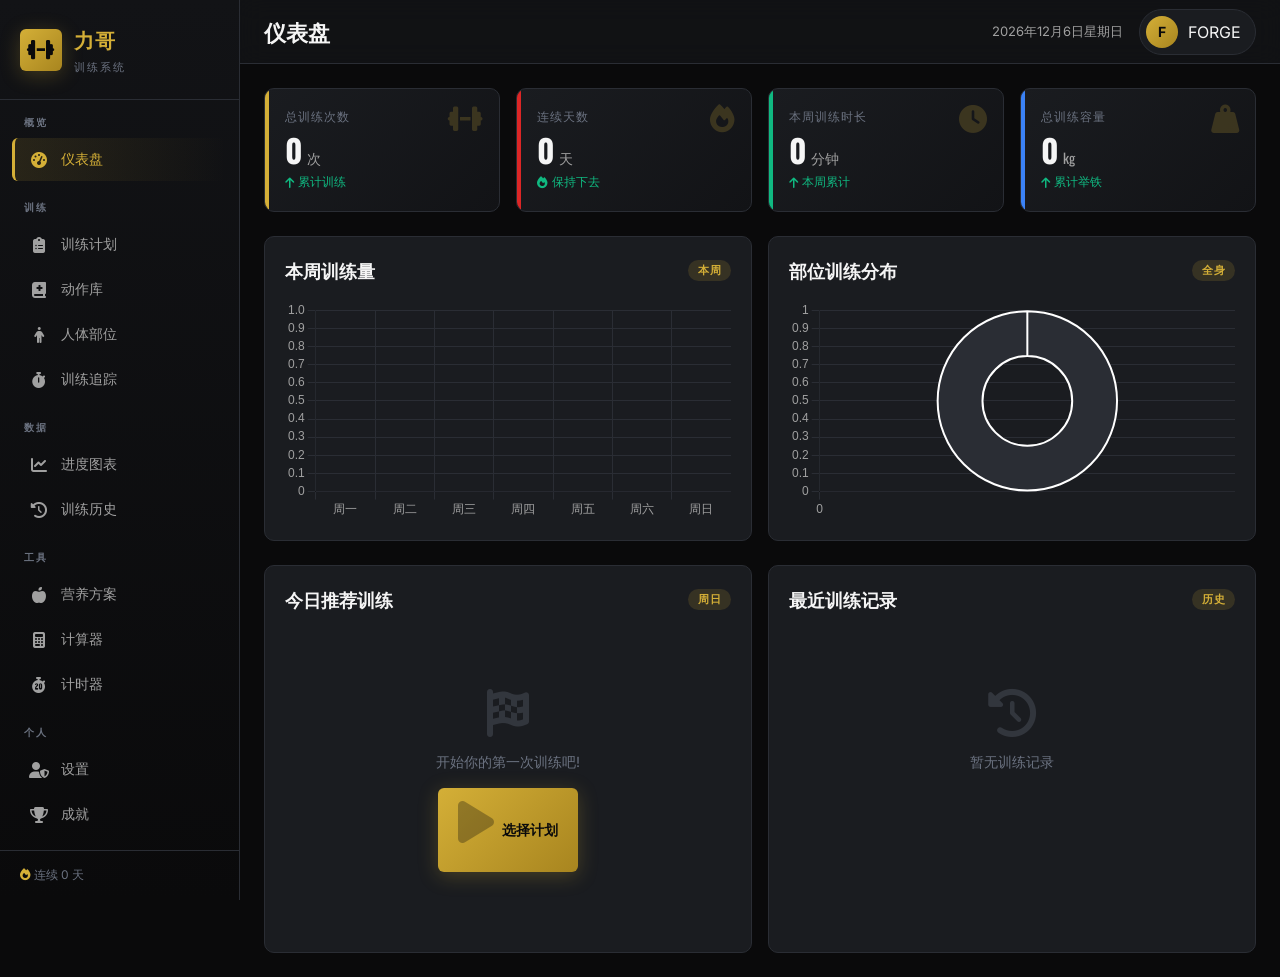
==== lgjsxl.html @ 72aa638b "Add files via upload" ====
<!DOCTYPE html>
<html lang="zh-CN">
<head>
<meta charset="UTF-8">
<meta name="viewport" content="width=device-width,initial-scale=1.0">
<title>力哥 · 高级健身训练系统</title>
<link rel="stylesheet" href="css/styles.css">
<link rel="stylesheet" href="lib/fontawesome/css/all.min.css">
<link rel="stylesheet" href="lib/google-fonts/fonts.css">
<script src="lib/js/chart.umd.min.js"></script>
</head>
<body>

<div class="app-container">

  <!-- ===================== 侧边栏 ===================== -->
  <aside class="sidebar" id="sidebar">
    <div class="sidebar-header">
      <div class="sidebar-logo"><i class="fa-solid fa-dumbbell"></i></div>
      <div class="sidebar-title">
        <h1>力哥</h1>
        <span>训练系统</span>
      </div>
    </div>

    <nav class="sidebar-nav">
      <div class="nav-section">
        <div class="nav-section-title">概览</div>
        <div class="nav-item active" data-page="dashboard"><i class="fa-solid fa-gauge-high"></i><span>仪表盘</span></div>
      </div>

      <div class="nav-section">
        <div class="nav-section-title">训练</div>
        <div class="nav-item" data-page="plans"><i class="fa-solid fa-clipboard-list"></i><span>训练计划</span></div>
        <div class="nav-item" data-page="library"><i class="fa-solid fa-book-medical"></i><span>动作库</span></div>
        <div class="nav-item" data-page="bodymap"><i class="fa-solid fa-person"></i><span>人体部位</span></div>
        <div class="nav-item" data-page="tracker"><i class="fa-solid fa-stopwatch"></i><span>训练追踪</span></div>
      </div>

      <div class="nav-section">
        <div class="nav-section-title">数据</div>
        <div class="nav-item" data-page="progress"><i class="fa-solid fa-chart-line"></i><span>进度图表</span></div>
        <div class="nav-item" data-page="history"><i class="fa-solid fa-clock-rotate-left"></i><span>训练历史</span></div>
      </div>

      <div class="nav-section">
        <div class="nav-section-title">工具</div>
        <div class="nav-item" data-page="nutrition"><i class="fa-solid fa-apple-whole"></i><span>营养方案</span></div>
        <div class="nav-item" data-page="calculator"><i class="fa-solid fa-calculator"></i><span>计算器</span></div>
        <div class="nav-item" data-page="timer"><i class="fa-solid fa-stopwatch-20"></i><span>计时器</span></div>
      </div>

      <div class="nav-section">
        <div class="nav-section-title">个人</div>
        <div class="nav-item" data-page="profile"><i class="fa-solid fa-user-shield"></i><span>设置</span></div>
        <div class="nav-item" data-page="achievements"><i class="fa-solid fa-trophy"></i><span>成就</span></div>
        <a href="lgjsxl.apk"><div class="nav-item" data-page="achievements"><i class="fa-solid fa-trophy"></i><span>APP下载</span></div></a>
        
      </div>
    </nav>

    <div class="sidebar-footer">
      <i class="fa-solid fa-fire text-gold"></i> 连续 <span id="footer-streak">0</span> 天
    </div>
  </aside>

  <div class="overlay" id="overlay"></div>

  <!-- ===================== 主内容 ===================== -->
  <div class="main-content">

    <!-- 顶部栏 -->
    <header class="topbar">
      <div class="topbar-left">
        <button class="mobile-menu-btn" id="mobile-menu-btn"><i class="fa-solid fa-bars"></i></button>
        <div class="page-title" id="page-title">仪表盘</div>
      </div>
      <div class="topbar-right">
        <span class="topbar-date" id="topbar-date"></span>
        <div class="user-chip" onclick="navigate('profile')">
          <div class="user-avatar" id="user-avatar">F</div>
          <span id="user-name-top">力哥</span>
        </div>
      </div>
    </header>

    <main class="content">

      <!-- ===================== 仪表盘 ===================== -->
      <section class="page active" id="page-dashboard">
        <div class="stats-grid">
          <div class="stat-card">
            <i class="fa-solid fa-dumbbell stat-icon"></i>
            <div class="stat-label">总训练次数</div>
            <div class="stat-value" id="stat-workouts">0<span class="unit">次</span></div>
            <div class="stat-change up"><i class="fa-solid fa-arrow-up"></i> 累计训练</div>
          </div>
          <div class="stat-card red">
            <i class="fa-solid fa-fire stat-icon"></i>
            <div class="stat-label">连续天数</div>
            <div class="stat-value" id="stat-streak">0<span class="unit">天</span></div>
            <div class="stat-change up"><i class="fa-solid fa-fire"></i> 保持下去</div>
          </div>
          <div class="stat-card green">
            <i class="fa-solid fa-clock stat-icon"></i>
            <div class="stat-label">本周训练时长</div>
            <div class="stat-value" id="stat-duration">0<span class="unit">分钟</span></div>
            <div class="stat-change up"><i class="fa-solid fa-arrow-up"></i> 本周累计</div>
          </div>
          <div class="stat-card blue">
            <i class="fa-solid fa-weight-hanging stat-icon"></i>
            <div class="stat-label">总训练容量</div>
            <div class="stat-value" id="stat-volume">0<span class="unit">kg</span></div>
            <div class="stat-change up"><i class="fa-solid fa-arrow-up"></i> 累计举铁</div>
          </div>
        </div>

        <div class="grid-2 mb-3">
          <div class="card">
            <div class="card-header">
              <div class="card-title">本周训练量</div>
              <span class="badge badge-gold" id="week-summary">本周</span>
            </div>
            <div class="chart-wrap"><canvas id="chart-weekly"></canvas></div>
          </div>
          <div class="card">
            <div class="card-header">
              <div class="card-title">部位训练分布</div>
              <span class="badge badge-gold">全身</span>
            </div>
            <div class="chart-wrap"><canvas id="chart-parts"></canvas></div>
          </div>
        </div>

        <div class="grid-2">
          <div class="card">
            <div class="card-header">
              <div class="card-title">今日推荐训练</div>
              <span class="badge badge-gold" id="today-day">今日</span>
            </div>
            <div id="today-recommendation"></div>
          </div>
          <div class="card">
            <div class="card-header">
              <div class="card-title">最近训练记录</div>
              <span class="badge badge-gold">历史</span>
            </div>
            <div id="recent-workouts"></div>
          </div>
        </div>
      </section>

      <!-- ===================== 训练计划 ===================== -->
      <section class="page" id="page-plans">
        <div class="flex items-center justify-between mb-3 flex-wrap gap-1">
          <div>
            <h2 class="card-title" style="font-size:22px;">训练计划库</h2>
            <p class="text-muted mt-1">选择适合你的训练方案,点击查看详情或开始训练</p>
          </div>
          <button class="btn btn-primary" onclick="navigate('tracker')"><i class="fa-solid fa-play"></i> 自由训练</button>
        </div>
        <div class="grid-2" id="plans-grid"></div>
      </section>

      <!-- ===================== 动作库 ===================== -->
      <section class="page" id="page-library">
        <div class="flex items-center justify-between mb-3 flex-wrap gap-1">
          <div>
            <h2 class="card-title" style="font-size:22px;">动作库</h2>
            <p class="text-muted mt-1">全身各部位训练动作详解 · 支持自定义</p>
          </div>
          <div class="flex gap-1" style="flex-wrap:wrap;">
            <input type="text" class="input" style="width:200px;max-width:100%;" placeholder="搜索动作..." id="ex-search" oninput="renderLibrary()">
            <button class="btn btn-secondary" onclick="showCustomManager()"><i class="fa-solid fa-sliders"></i> 管理</button>
            <button class="btn btn-primary" onclick="showAddExerciseModal()"><i class="fa-solid fa-plus"></i> 添加动作</button>
          </div>
        </div>

        <div class="flex gap-1 mb-3" style="flex-wrap:wrap;" id="part-filter"></div>
        <div class="grid-3" id="library-grid"></div>
      </section>

      <!-- ===================== 人体部位图 ===================== -->
      <section class="page" id="page-bodymap">
        <div class="mb-3">
          <h2 class="card-title" style="font-size:22px;">人体部位训练图</h2>
          <p class="text-muted mt-1">点击身体部位查看对应训练动作</p>
        </div>
        <div class="card">
          <div class="body-map-container">
            <div class="body-svg-wrap text-center">
              <svg viewBox="0 0 200 420" width="100%" style="max-width:260px;">
                <!-- 头 -->
                <g class="body-part-btn" data-part="shoulders" onclick="selectBodyPart('shoulders')">
                  <ellipse class="body-part-fill" cx="100" cy="28" rx="20" ry="24"/>
                  <text x="100" y="32" text-anchor="middle" fill="#a0a0a0" font-size="9">肩颈</text>
                </g>
                <!-- 胸 -->
                <g class="body-part-btn" data-part="chest" onclick="selectBodyPart('chest')">
                  <path class="body-part-fill" d="M70,60 Q100,55 130,60 L135,105 Q100,115 65,105 Z"/>
                  <text x="100" y="88" text-anchor="middle" fill="#a0a0a0" font-size="9">胸部</text>
                </g>
                <!-- 肩 -->
                <g class="body-part-btn" data-part="shoulders" onclick="selectBodyPart('shoulders')">
                  <ellipse class="body-part-fill" cx="55" cy="68" rx="14" ry="12"/>
                  <ellipse class="body-part-fill" cx="145" cy="68" rx="14" ry="12"/>
                </g>
                <!-- 背部显示在侧边 -->
                <g class="body-part-btn" data-part="back" onclick="selectBodyPart('back')">
                  <rect class="body-part-fill" x="78" y="105" width="44" height="55" rx="6"/>
                  <text x="100" y="138" text-anchor="middle" fill="#a0a0a0" font-size="9">背</text>
                </g>
                <!-- 手臂 -->
                <g class="body-part-btn" data-part="arms" onclick="selectBodyPart('arms')">
                  <rect class="body-part-fill" x="38" y="80" width="20" height="65" rx="10"/>
                  <rect class="body-part-fill" x="142" y="80" width="20" height="65" rx="10"/>
                  <text x="48" y="115" text-anchor="middle" fill="#a0a0a0" font-size="8" transform="rotate(-90 48 115)">手臂</text>
                </g>
                <!-- 核心 -->
                <g class="body-part-btn" data-part="core" onclick="selectBodyPart('core')">
                  <path class="body-part-fill" d="M72,160 L128,160 L132,220 Q100,230 68,220 Z"/>
                  <text x="100" y="195" text-anchor="middle" fill="#a0a0a0" font-size="9">核心</text>
                </g>
                <!-- 臀部 -->
                <g class="body-part-btn" data-part="glutes" onclick="selectBodyPart('glutes')">
                  <path class="body-part-fill" d="M68,220 Q100,215 132,220 L135,250 Q100,260 65,250 Z"/>
                  <text x="100" y="240" text-anchor="middle" fill="#a0a0a0" font-size="9">臀部</text>
                </g>
                <!-- 大腿 -->
                <g class="body-part-btn" data-part="legs" onclick="selectBodyPart('legs')">
                  <rect class="body-part-fill" x="72" y="250" width="24" height="85" rx="10"/>
                  <rect class="body-part-fill" x="104" y="250" width="24" height="85" rx="10"/>
                  <text x="84" y="295" text-anchor="middle" fill="#a0a0a0" font-size="8" transform="rotate(-90 84 295)">大腿</text>
                </g>
                <!-- 小腿 -->
                <g class="body-part-btn" data-part="legs" onclick="selectBodyPart('legs')">
                  <rect class="body-part-fill" x="74" y="340" width="20" height="65" rx="9"/>
                  <rect class="body-part-fill" x="106" y="340" width="20" height="65" rx="9"/>
                </g>
                <!-- 全身功能 -->
                <g class="body-part-btn" data-part="fullbody" onclick="selectBodyPart('fullbody')">
                  <text x="100" y="415" text-anchor="middle" fill="#d4af37" font-size="10" font-weight="600">全身功能性 ↓</text>
                </g>
              </svg>
            </div>
            <div class="body-parts-list">
              <div id="body-part-detail"></div>
            </div>
          </div>
        </div>
      </section>

      <!-- ===================== 训练追踪 ===================== -->
      <section class="page" id="page-tracker">
        <div class="mb-3 flex items-center justify-between flex-wrap gap-1">
          <div>
            <h2 class="card-title" style="font-size:22px;">训练追踪</h2>
            <p class="text-muted mt-1">记录每次训练的组数、次数与重量</p>
          </div>
          <div class="flex gap-1">
            <button class="btn btn-secondary" onclick="showPlanPicker()"><i class="fa-solid fa-clipboard-list"></i> 选择计划</button>
            <button class="btn btn-primary" onclick="addExerciseToSession()"><i class="fa-solid fa-plus"></i> 添加动作</button>
          </div>
        </div>

        <div class="card mb-3" id="session-empty" style="text-align:center;padding:48px 20px;">
          <i class="fa-solid fa-dumbbell text-gold" style="font-size:48px;opacity:0.3;"></i>
          <h3 class="card-title mt-2">开始你的训练</h3>
          <p class="text-muted mt-1">选择一个训练计划或自由添加动作开始记录</p>
          <div class="flex gap-1 mt-2" style="justify-content:center;flex-wrap:wrap;">
            <button class="btn btn-primary" onclick="showPlanPicker()"><i class="fa-solid fa-clipboard-list"></i> 从计划开始</button>
            <button class="btn btn-secondary" onclick="addExerciseToSession()"><i class="fa-solid fa-plus"></i> 自由添加</button>
          </div>
        </div>

        <div id="session-active" class="hidden">
          <div class="workout-session mb-3">
            <div class="session-header">
              <div>
                <input type="text" class="input" id="session-name" placeholder="训练名称(如:推日A)" style="background:transparent;border:none;font-family:Oswald;font-size:20px;color:var(--gold);padding:0;">
                <div class="text-muted mt-1" id="session-date"></div>
              </div>
              <div class="flex gap-1">
                <button class="btn btn-secondary btn-sm" onclick="finishSession()"><i class="fa-solid fa-check"></i> 完成训练</button>
                <button class="btn btn-ghost btn-sm" onclick="clearSession()"><i class="fa-solid fa-trash"></i></button>
              </div>
            </div>
            <div id="session-exercises"></div>
          </div>
        </div>
      </section>

      <!-- ===================== 进度图表 ===================== -->
      <section class="page" id="page-progress">
        <div class="mb-3">
          <h2 class="card-title" style="font-size:22px;">进度追踪</h2>
          <p class="text-muted mt-1">记录体重与围度,见证蜕变</p>
        </div>

        <div class="stats-grid mb-3">
          <div class="stat-card">
            <i class="fa-solid fa-weight-scale stat-icon"></i>
            <div class="stat-label">当前体重</div>
            <div class="stat-value" id="stat-weight">--<span class="unit">kg</span></div>
          </div>
          <div class="stat-card red">
            <i class="fa-solid fa-percent stat-icon"></i>
            <div class="stat-label">体脂率</div>
            <div class="stat-value" id="stat-bodyfat">--<span class="unit">%</span></div>
          </div>
          <div class="stat-card green">
            <i class="fa-solid fa-ruler stat-icon"></i>
            <div class="stat-label">臂围</div>
            <div class="stat-value" id="stat-arm">--<span class="unit">cm</span></div>
          </div>
          <div class="stat-card blue">
            <i class="fa-solid fa-chart-simple stat-icon"></i>
            <div class="stat-label">训练总量</div>
            <div class="stat-value" id="stat-total-volume">0<span class="unit">kg</span></div>
          </div>
        </div>

        <div class="grid-2 mb-3">
          <div class="card">
            <div class="card-header">
              <div class="card-title">体重变化</div>
              <button class="btn btn-ghost btn-sm" onclick="showMeasureModal()"><i class="fa-solid fa-plus"></i> 记录</button>
            </div>
            <canvas id="chart-weight" height="200"></canvas>
          </div>
          <div class="card">
            <div class="card-header">
              <div class="card-title">力量PR记录</div>
              <button class="btn btn-ghost btn-sm" onclick="showPRModal()"><i class="fa-solid fa-plus"></i> 记录</button>
            </div>
            <div id="pr-list"></div>
          </div>
        </div>

        <div class="card">
          <div class="card-header">
            <div class="card-title">身体围度记录</div>
          </div>
          <div class="table-wrap" style="overflow-x:auto;">
            <table class="table">
              <thead>
                <tr><th>日期</th><th>体重</th><th>体脂%</th><th>胸围</th><th>腰围</th><th>臂围</th><th>大腿</th><th>操作</th></tr>
              </thead>
              <tbody id="measure-tbody"></tbody>
            </table>
          </div>
        </div>
      </section>

      <!-- ===================== 训练历史 ===================== -->
      <section class="page" id="page-history">
        <div class="mb-3">
          <h2 class="card-title" style="font-size:22px;">训练历史</h2>
          <p class="text-muted mt-1">所有训练记录一览</p>
        </div>
        <div class="card">
          <div id="history-list"></div>
        </div>
      </section>

      <!-- ===================== 营养方案 ===================== -->
      <section class="page" id="page-nutrition">
        <div class="mb-3">
          <h2 class="card-title" style="font-size:22px;">营养方案</h2>
          <p class="text-muted mt-1">科学饮食助力训练目标</p>
        </div>

        <div class="card mb-3">
          <div class="card-header">
            <div class="card-title">宏量营养素计算</div>
          </div>
          <div class="grid-3">
            <div>
              <label class="label">体重(kg)</label>
              <input type="number" class="input" id="macro-weight" placeholder="70" oninput="calcMacros()">
            </div>
            <div>
              <label class="label">目标</label>
              <select class="select" id="macro-goal" onchange="calcMacros()">
                <option value="bulk">增肌</option>
                <option value="cut">减脂</option>
                <option value="maint">维持</option>
              </select>
            </div>
            <div>
              <label class="label">活动水平</label>
              <select class="select" id="macro-activity" onchange="calcMacros()">
                <option value="1.375">久坐</option>
                <option value="1.55" selected>轻度活动</option>
                <option value="1.725">中度活动</option>
                <option value="1.9">高强度</option>
              </select>
            </div>
          </div>
          <div class="grid-4 mt-3" id="macro-result" style="display:none;"></div>
        </div>

        <div class="grid-3" id="meal-plans-grid"></div>
      </section>

      <!-- ===================== 计算器 ===================== -->
      <section class="page" id="page-calculator">
        <div class="mb-3">
          <h2 class="card-title" style="font-size:22px;">健身计算器</h2>
          <p class="text-muted mt-1">BMI / 体脂 / 1RM / TDEE</p>
        </div>

        <div class="grid-2 mb-3">
          <div class="card">
            <div class="card-header"><div class="card-title">BMI 身体质量指数</div></div>
            <div class="grid-2 mb-2">
              <div><label class="label">身高(cm)</label><input type="number" class="input" id="bmi-h" placeholder="175" oninput="calcBMI()"></div>
              <div><label class="label">体重(kg)</label><input type="number" class="input" id="bmi-w" placeholder="70" oninput="calcBMI()"></div>
            </div>
            <div id="bmi-result" class="text-center text-muted">输入数据计算</div>
          </div>

          <div class="card">
            <div class="card-header"><div class="card-title">1RM 最大重量估算</div></div>
            <div class="grid-2 mb-2">
              <div><label class="label">举起的重量(kg)</label><input type="number" class="input" id="rm-w" placeholder="80" oninput="calc1RM()"></div>
              <div><label class="label">重复次数</label><input type="number" class="input" id="rm-r" placeholder="5" oninput="calc1RM()"></div>
            </div>
            <div id="rm-result" class="text-center text-muted">输入数据计算</div>
          </div>

          <div class="card">
            <div class="card-header"><div class="card-title">体脂率估算</div></div>
            <div class="grid-2 mb-2">
              <div><label class="label">性别</label>
                <select class="select" id="bf-sex"><option value="male">男</option><option value="female">女</option></select>
              </div>
              <div><label class="label">年龄</label><input type="number" class="input" id="bf-age" placeholder="25"></div>
              <div><label class="label">腰围(cm)</label><input type="number" class="input" id="bf-waist" placeholder="80"></div>
              <div><label class="label">臀围(cm)</label><input type="number" class="input" id="bf-hip" placeholder="95"></div>
              <div><label class="label">颈围(cm)</label><input type="number" class="input" id="bf-neck" placeholder="38"></div>
              <div><label class="label">身高(cm)</label><input type="number" class="input" id="bf-height" placeholder="175"></div>
            </div>
            <button class="btn btn-primary btn-block" onclick="calcBodyFat()">计算体脂</button>
            <div id="bf-result" class="text-center text-muted mt-2">输入数据计算</div>
          </div>

          <div class="card">
            <div class="card-header"><div class="card-title">TDEE 每日总消耗</div></div>
            <div class="mb-2">
              <label class="label">基础代谢(BMR)</label>
              <input type="number" class="input" id="tdee-bmr" placeholder="1650" oninput="calcTDEE()">
            </div>
            <label class="label">活动系数</label>
            <select class="select" id="tdee-act" onchange="calcTDEE()">
              <option value="1.2">久坐(1.2)</option>
              <option value="1.375">轻度活动(1.375)</option>
              <option value="1.55" selected>中度活动(1.55)</option>
              <option value="1.725">高强度(1.725)</option>
              <option value="1.9">运动员(1.9)</option>
            </select>
            <div id="tdee-result" class="text-center text-muted mt-2">输入数据计算</div>
          </div>
        </div>
      </section>

      <!-- ===================== 计时器 ===================== -->
      <section class="page" id="page-timer">
        <div class="mb-3">
          <h2 class="card-title" style="font-size:22px;">训练计时器</h2>
          <p class="text-muted mt-1">休息计时 / HIIT间歇 / 秒表</p>
        </div>

        <div class="grid-2">
          <div class="card text-center">
            <div class="card-header"><div class="card-title">休息计时器</div></div>
            <div class="timer-circle">
              <svg viewBox="0 0 240 240" width="100%">
                <circle cx="120" cy="120" r="110" fill="none" stroke="var(--border)" stroke-width="8"/>
                <circle id="rest-ring" cx="120" cy="120" r="110" fill="none" stroke="var(--gold)" stroke-width="8" stroke-linecap="round" transform="rotate(-90 120 120)" stroke-dasharray="691" stroke-dashoffset="0"/>
              </svg>
              <div class="timer-display" id="rest-display" style="position:absolute;top:50%;left:50%;transform:translate(-50%,-50%);">00:60</div>
            </div>
            <div class="flex gap-1 mt-2" style="justify-content:center;flex-wrap:wrap;">
              <button class="btn btn-secondary btn-sm" onclick="setRestTime(30)">30s</button>
              <button class="btn btn-secondary btn-sm" onclick="setRestTime(60)">60s</button>
              <button class="btn btn-secondary btn-sm" onclick="setRestTime(90)">90s</button>
              <button class="btn btn-secondary btn-sm" onclick="setRestTime(120)">2min</button>
              <button class="btn btn-secondary btn-sm" onclick="setRestTime(180)">3min</button>
            </div>
            <div class="flex gap-1 mt-2" style="justify-content:center;">
              <button class="btn btn-primary" id="rest-start" onclick="toggleRest()"><i class="fa-solid fa-play"></i> 开始</button>
              <button class="btn btn-ghost" onclick="resetRest()"><i class="fa-solid fa-rotate-left"></i></button>
            </div>
          </div>

          <div class="card text-center">
            <div class="card-header"><div class="card-title">HIIT 间歇训练</div></div>
            <div class="grid-2 mb-3">
              <div>
                <label class="label">运动时间(秒)</label>
                <input type="number" class="input" id="hiit-work" value="30">
              </div>
              <div>
                <label class="label">休息时间(秒)</label>
                <input type="number" class="input" id="hiit-rest" value="15">
              </div>
              <div>
                <label class="label">组数</label>
                <input type="number" class="input" id="hiit-rounds" value="8">
              </div>
              <div>
                <label class="label">状态</label>
                <div class="timer-display" id="hiit-display" style="font-size:32px;margin:0;">准备</div>
              </div>
            </div>
            <div class="mb-2 text-secondary">当前: 第 <span id="hiit-cur-round" class="text-gold">0</span> / <span id="hiit-tot-round">8</span> 组</div>
            <div class="flex gap-1" style="justify-content:center;">
              <button class="btn btn-primary" onclick="toggleHIIT()"><i class="fa-solid fa-play"></i> 开始</button>
              <button class="btn btn-ghost" onclick="resetHIIT()"><i class="fa-solid fa-rotate-left"></i></button>
            </div>
          </div>

          <div class="card text-center" style="grid-column:1/-1;">
            <div class="card-header"><div class="card-title">秒表</div></div>
            <div class="timer-display" id="sw-display">00:00.00</div>
            <div class="flex gap-1 mt-2" style="justify-content:center;">
              <button class="btn btn-primary" id="sw-start" onclick="toggleSW()"><i class="fa-solid fa-play"></i> 开始</button>
              <button class="btn btn-secondary" onclick="lapSW()"><i class="fa-solid fa-flag"></i> 计圈</button>
              <button class="btn btn-ghost" onclick="resetSW()"><i class="fa-solid fa-rotate-left"></i></button>
            </div>
            <div id="sw-laps" class="mt-3"></div>
          </div>
        </div>
      </section>

      <!-- ===================== 设置 ===================== -->
      <section class="page" id="page-profile">
        <div class="mb-3">
          <h2 class="card-title" style="font-size:22px;">设置</h2>
          <p class="text-muted mt-1">设置个人信息以获得个性化训练建议</p>
        </div>

        <div class="grid-2">
          <div class="card">
            <div class="card-header"><div class="card-title">基本信息</div></div>
            <div class="flex items-center gap-2 mb-3">
              <div class="user-avatar" style="width:64px;height:64px;font-size:28px;" id="profile-avatar">F</div>
              <div>
                <div class="card-title" id="profile-name-display">未设置</div>
                <div class="text-muted" id="profile-level-display">初级训练者</div>
              </div>
            </div>
            <div class="mb-2">
              <label class="label">昵称</label>
              <input type="text" class="input" id="profile-name" placeholder="你的昵称">
            </div>
            <div class="grid-2 mb-2">
              <div>
                <label class="label">性别</label>
                <select class="select" id="profile-gender">
                  <option value="male">男</option>
                  <option value="female">女</option>
                </select>
              </div>
              <div>
                <label class="label">年龄</label>
                <input type="number" class="input" id="profile-age" placeholder="25">
              </div>
            </div>
            <div class="grid-2 mb-2">
              <div>
                <label class="label">身高(cm)</label>
                <input type="number" class="input" id="profile-height" placeholder="175">
              </div>
              <div>
                <label class="label">体重(kg)</label>
                <input type="number" class="input" id="profile-weight" placeholder="70">
              </div>
            </div>
            <div class="mb-2">
              <label class="label">训练目标</label>
              <select class="select" id="profile-goal">
                <option value="bulk">增肌</option>
                <option value="cut">减脂</option>
                <option value="maint">维持</option>
                <option value="strength">力量</option>
              </select>
            </div>
            <div class="mb-2">
              <label class="label">训练水平</label>
              <select class="select" id="profile-level">
                <option value="beginner">初级(0-6月)</option>
                <option value="intermediate">中级(6月-2年)</option>
                <option value="advanced">高级(2年+)</option>
              </select>
            </div>
            <button class="btn btn-primary btn-block mt-2" onclick="saveProfile()"><i class="fa-solid fa-save"></i> 保存资料</button>
          </div>

          <div class="card">
            <div class="card-header"><div class="card-title">训练数据概览</div></div>
            <div id="profile-stats"></div>
          </div>
        </div>

        <!-- 开发者信息 -->
        <div class="card dev-info-card">
          <div class="dev-info-header">
            <div class="dev-avatar"><i class="fa-solid fa-code"></i></div>
            <div>
              <div class="dev-title">开发者信息</div>
              <div class="dev-sub">DEVELOPER INFO</div>
            </div>
          </div>
          <div class="dev-info-body">
            <div class="dev-info-item">
              <i class="fa-solid fa-user-shield"></i>
              <span class="dev-label">开拓者</span>
              <span class="dev-value">不见桃花不见秋</span>
            </div>
            <div class="dev-info-item">
              <i class="fa-solid fa-calendar-day"></i>
              <span class="dev-label">开发日期</span>
              <span class="dev-value">2026年8月7日</span>
            </div>
            <div class="dev-info-item">
              <i class="fa-solid fa-copyright"></i>
              <span class="dev-label">版权所有</span>
              <span class="dev-value">© 2026 - <span id="dev-year">2020</span> 不见桃花不见秋</span>
            </div>
          </div>
        </div>
      </section>

      <!-- ===================== 成就 ===================== -->
      <section class="page" id="page-achievements">
        <div class="mb-3">
          <h2 class="card-title" style="font-size:22px;">成就系统</h2>
          <p class="text-muted mt-1">解锁里程碑,见证你的成长</p>
        </div>
        <div class="stats-grid mb-3">
          <div class="stat-card">
            <i class="fa-solid fa-trophy stat-icon"></i>
            <div class="stat-label">已解锁成就</div>
            <div class="stat-value" id="ach-unlocked">0<span class="unit">/<span id="ach-total">0</span></span></div>
          </div>
          <div class="stat-card red">
            <i class="fa-solid fa-percent stat-icon"></i>
            <div class="stat-label">完成度</div>
            <div class="stat-value" id="ach-percent">0<span class="unit">%</span></div>
          </div>
        </div>
        <div class="grid-3" id="achievements-grid"></div>
      </section>

    </main>
  </div>

  <!-- ===================== 手机底部导航 ===================== -->
  <nav class="mobile-nav">
    <div class="mobile-nav-item active" data-page="dashboard" onclick="navigate('dashboard')">
      <i class="fa-solid fa-gauge-high"></i><span>首页</span>
    </div>
    <div class="mobile-nav-item" data-page="plans" onclick="navigate('plans')">
      <i class="fa-solid fa-clipboard-list"></i><span>计划</span>
    </div>
    <div class="mobile-nav-item" data-page="tracker" onclick="navigate('tracker')">
      <i class="fa-solid fa-stopwatch"></i><span>训练</span>
    </div>
    <div class="mobile-nav-item" data-page="library" onclick="navigate('library')">
      <i class="fa-solid fa-book-medical"></i><span>动作</span>
    </div>
    <div class="mobile-nav-item" data-page="progress" onclick="navigate('progress')">
      <i class="fa-solid fa-chart-line"></i><span>进度</span>
    </div>
  </nav>

</div>

<!-- ===================== 模态框容器 ===================== -->
<div class="modal-overlay" id="modal-overlay">
  <div class="modal" id="modal-content"></div>
</div>

<!-- ===================== Toast 容器 ===================== -->
<div class="toast-container" id="toast-container"></div>

<script src="js/data.js"></script>
<script src="js/app.js"></script>
</body>
</html>
---- css/styles.css ----
/* =========================================================
 *  健身训练系统 - 成熟男人风格
 *  深色 + 金色质感
 * ========================================================= */

:root{
  /* 主色调 - 深色质感 */
  --bg-darkest:#0a0a0b;
  --bg-dark:#121316;
  --bg-card:#1a1c20;
  --bg-card-hover:#22252b;
  --bg-elevated:#2a2d34;
  /* 金色质感 */
  --gold:#d4af37;
  --gold-light:#e8c454;
  --gold-dark:#a8851f;
  /* 强调色 */
  --red:#dc2626;
  --red-dark:#991b1b;
  --green:#10b981;
  --blue:#3b82f6;
  --orange:#f59e0b;
  --purple:#a855f7;
  /* 文字 */
  --text-primary:#f5f5f5;
  --text-secondary:#a0a0a0;
  --text-muted:#6b7280;
  /* 边框 */
  --border:#2a2d34;
  --border-light:#3a3d44;
  /* 阴影 */
  --shadow:0 4px 20px rgba(0,0,0,0.4);
  --shadow-gold:0 4px 20px rgba(212,175,55,0.25);
  /* 圆角 */
  --radius:10px;
  --radius-sm:6px;
  --radius-lg:16px;
  /* 过渡 */
  --transition:all 0.25s cubic-bezier(0.4,0,0.2,1);
}

*{margin:0;padding:0;box-sizing:border-box;}

html{scroll-behavior:smooth;}

body{
  font-family:'Inter','Segoe UI',system-ui,sans-serif;
  background:var(--bg-darkest);
  color:var(--text-primary);
  min-height:100vh;
  overflow-x:hidden;
}

/* 显示字体 */
.font-display{
  font-family:'Oswald','Bebas Neue',sans-serif;
  letter-spacing:0.5px;
}

/* ============== 滚动条 ============== */
::-webkit-scrollbar{width:8px;height:8px;}
::-webkit-scrollbar-track{background:var(--bg-dark);}
::-webkit-scrollbar-thumb{background:var(--border-light);border-radius:4px;}
::-webkit-scrollbar-thumb:hover{background:var(--gold-dark);}

/* ============== 布局 ============== */
.app-container{
  display:flex;
  min-height:100vh;
  min-width:0;
}

/* ============== 侧边栏 ============== */
.sidebar{
  width:240px;
  background:linear-gradient(180deg,var(--bg-dark) 0%,var(--bg-darkest) 100%);
  border-right:1px solid var(--border);
  position:fixed;
  top:0;left:0;bottom:0;
  z-index:100;
  display:flex;
  flex-direction:column;
  transition:var(--transition);
}

.sidebar-header{
  padding:24px 20px;
  border-bottom:1px solid var(--border);
  display:flex;
  align-items:center;
  gap:12px;
}

.sidebar-logo{
  width:42px;height:42px;
  background:linear-gradient(135deg,var(--gold) 0%,var(--gold-dark) 100%);
  border-radius:var(--radius-sm);
  display:flex;
  align-items:center;
  justify-content:center;
  color:var(--bg-darkest);
  font-size:22px;
  box-shadow:var(--shadow-gold);
}

.sidebar-title h1{
  font-family:'Oswald',sans-serif;
  font-size:20px;
  font-weight:600;
  color:var(--gold);
  letter-spacing:1px;
}
.sidebar-title span{
  font-size:11px;
  color:var(--text-muted);
  letter-spacing:2px;
  text-transform:uppercase;
}

.sidebar-nav{
  flex:1;
  padding:16px 12px;
  overflow-y:auto;
}

.nav-section{
  margin-bottom:20px;
}

.nav-section-title{
  font-size:10px;
  font-weight:600;
  color:var(--text-muted);
  letter-spacing:2px;
  text-transform:uppercase;
  padding:0 12px 8px;
}

.nav-item{
  display:flex;
  align-items:center;
  gap:12px;
  padding:12px 14px;
  color:var(--text-secondary);
  border-radius:var(--radius-sm);
  cursor:pointer;
  transition:var(--transition);
  font-size:14px;
  font-weight:500;
  margin-bottom:2px;
  border-left:3px solid transparent;
}

.nav-item:hover{
  background:var(--bg-card);
  color:var(--text-primary);
}

.nav-item.active{
  background:linear-gradient(90deg,rgba(212,175,55,0.12) 0%,transparent 100%);
  color:var(--gold);
  border-left-color:var(--gold);
}

.nav-item i{
  width:20px;
  text-align:center;
  font-size:16px;
}

.sidebar-footer{
  padding:16px 20px;
  border-top:1px solid var(--border);
  font-size:12px;
  color:var(--text-muted);
}

/* ============== 主内容区 ============== */
.main-content{
  flex:1;
  margin-left:240px;
  min-height:100vh;
  display:flex;
  flex-direction:column;
  min-width:0;
  overflow-x:hidden;
  padding-top:64px;
}

/* 顶部栏 */
.topbar{
  height:64px;
  background:rgba(18,19,22,0.9);
  backdrop-filter:blur(12px);
  border-bottom:1px solid var(--border);
  display:flex;
  align-items:center;
  justify-content:space-between;
  padding:0 24px;
  position:fixed;
  top:0;
  left:240px;
  right:0;
  z-index:50;
}

.topbar-left{
  display:flex;
  align-items:center;
  gap:16px;
}

.mobile-menu-btn{
  display:none;
  background:none;
  border:none;
  color:var(--text-primary);
  font-size:22px;
  cursor:pointer;
}

.page-title{
  font-family:'Oswald',sans-serif;
  font-size:22px;
  font-weight:600;
  color:var(--text-primary);
}

.topbar-right{
  display:flex;
  align-items:center;
  gap:16px;
}

.topbar-date{
  font-size:13px;
  color:var(--text-secondary);
}

.user-chip{
  display:flex;
  align-items:center;
  gap:10px;
  background:var(--bg-card);
  padding:6px 14px 6px 6px;
  border-radius:30px;
  border:1px solid var(--border);
  cursor:pointer;
  transition:var(--transition);
}
.user-chip:hover{border-color:var(--gold-dark);}

.user-avatar{
  width:32px;height:32px;
  border-radius:50%;
  background:linear-gradient(135deg,var(--gold),var(--gold-dark));
  display:flex;
  align-items:center;
  justify-content:center;
  color:var(--bg-darkest);
  font-weight:700;
  font-size:14px;
}

/* ============== 内容容器 ============== */
.content{
  flex:1;
  padding:24px;
  width:100%;
  box-sizing:border-box;
}

.page{display:none;animation:fadeIn 0.4s ease;}
.page.active{display:block;}

@keyframes fadeIn{
  from{opacity:0;transform:translateY(10px);}
  to{opacity:1;transform:translateY(0);}
}

/* ============== 卡片 ============== */
.card{
  background:var(--bg-card);
  border:1px solid var(--border);
  border-radius:var(--radius);
  padding:20px;
  transition:var(--transition);
}
.card:hover{border-color:var(--border-light);}

/* 图表容器 - 固定高度避免 Chart.js resize 循环 */
.chart-wrap{
  position:relative;
  width:100%;
  height:220px;
}
.chart-wrap canvas{
  position:absolute;
  inset:0;
  width:100% !important;
  height:100% !important;
}

.card-header{
  display:flex;
  align-items:center;
  justify-content:space-between;
  margin-bottom:16px;
}

.card-title{
  font-family:'Oswald',sans-serif;
  font-size:18px;
  font-weight:600;
  color:var(--text-primary);
}

/* ============== 统计卡片 ============== */
.stats-grid{
  display:grid;
  grid-template-columns:repeat(auto-fit,minmax(220px,1fr));
  gap:16px;
  margin-bottom:24px;
}

.stat-card{
  background:linear-gradient(135deg,var(--bg-card) 0%,var(--bg-dark) 100%);
  border:1px solid var(--border);
  border-radius:var(--radius);
  padding:20px;
  position:relative;
  overflow:hidden;
  transition:var(--transition);
}

.stat-card::before{
  content:'';
  position:absolute;
  top:0;left:0;
  width:4px;height:100%;
  background:var(--gold);
}

.stat-card.red::before{background:var(--red);}
.stat-card.green::before{background:var(--green);}
.stat-card.blue::before{background:var(--blue);}
.stat-card.purple::before{background:var(--purple);}

.stat-card:hover{
  transform:translateY(-2px);
  border-color:var(--border-light);
  box-shadow:var(--shadow);
}

/* ============== 开发者信息卡片 ============== */
.dev-info-card{
  max-width:440px;
  margin:32px auto 0;
  background:transparent;
  border:none;
  padding:0 20px;
  text-align:center;
}
.dev-info-header{
  display:flex;
  flex-direction:column;
  align-items:center;
  gap:14px;
  padding-bottom:22px;
  margin-bottom:22px;
  position:relative;
}
.dev-info-header::after{
  content:'';
  position:absolute;
  bottom:0;left:50%;
  transform:translateX(-50%);
  width:48px;height:2px;
  background:linear-gradient(90deg,transparent,var(--gold),transparent);
  border-radius:1px;
}
.dev-avatar{
  width:64px;height:64px;
  border-radius:50%;
  background:linear-gradient(135deg,var(--gold) 0%,var(--gold-dark) 100%);
  display:flex;align-items:center;justify-content:center;
  font-size:26px;
  color:var(--bg-darkest);
  box-shadow:var(--shadow-gold);
  flex-shrink:0;
}
.dev-title{
  font-family:'Oswald',sans-serif;
  font-size:20px;
  font-weight:600;
  letter-spacing:0.5px;
  color:var(--text-primary);
}
.dev-sub{
  font-size:11px;
  letter-spacing:2px;
  color:var(--text-muted);
  margin-top:3px;
}
.dev-info-body{
  display:flex;
  flex-direction:column;
  gap:0;
}
.dev-info-item{
  display:flex;
  align-items:center;
  justify-content:center;
  gap:12px;
  padding:11px 0;
}
.dev-info-item + .dev-info-item{
  border-top:1px solid var(--border);
}
.dev-info-item > i{
  font-size:14px;
  color:var(--gold);
  width:18px;
  text-align:center;
  flex-shrink:0;
}
.dev-label{
  color:var(--text-muted);
  font-size:13px;
  flex-shrink:0;
}
.dev-value{
  color:var(--text-primary);
  font-weight:600;
  font-size:14px;
  letter-spacing:0.3px;
}

.stat-icon{
  position:absolute;
  top:16px;right:16px;
  font-size:28px;
  opacity:0.2;
  color:var(--gold);
}

.stat-label{
  font-size:12px;
  color:var(--text-muted);
  text-transform:uppercase;
  letter-spacing:1px;
  margin-bottom:8px;
}

.stat-value{
  font-family:'Oswald',sans-serif;
  font-size:32px;
  font-weight:700;
  color:var(--text-primary);
  line-height:1;
}

.stat-value .unit{
  font-size:14px;
  color:var(--text-secondary);
  font-weight:400;
  margin-left:4px;
}

.stat-change{
  margin-top:8px;
  font-size:12px;
  display:flex;
  align-items:center;
  gap:4px;
}
.stat-change.up{color:var(--green);}
.stat-change.down{color:var(--red);}

/* ============== 网格布局 ============== */
.grid-2{display:grid;grid-template-columns:repeat(auto-fit,minmax(320px,1fr));gap:16px;}
.grid-3{display:grid;grid-template-columns:repeat(auto-fit,minmax(280px,1fr));gap:16px;}
.grid-4{display:grid;grid-template-columns:repeat(auto-fit,minmax(220px,1fr));gap:16px;}

/* ============== 按钮 ============== */
.btn{
  display:inline-flex;
  align-items:center;
  justify-content:center;
  gap:8px;
  padding:10px 20px;
  border-radius:var(--radius-sm);
  font-size:14px;
  font-weight:600;
  cursor:pointer;
  transition:var(--transition);
  border:none;
  font-family:inherit;
  white-space:nowrap;
}

.btn-primary{
  background:linear-gradient(135deg,var(--gold) 0%,var(--gold-dark) 100%);
  color:var(--bg-darkest);
  box-shadow:var(--shadow-gold);
}
.btn-primary:hover{
  transform:translateY(-1px);
  box-shadow:0 6px 25px rgba(212,175,55,0.4);
}

.btn-secondary{
  background:var(--bg-elevated);
  color:var(--text-primary);
  border:1px solid var(--border-light);
}
.btn-secondary:hover{background:var(--bg-card-hover);}

.btn-danger{background:var(--red);color:#fff;}
.btn-danger:hover{background:var(--red-dark);}

.btn-ghost{
  background:transparent;
  color:var(--text-secondary);
  border:1px solid var(--border);
}
.btn-ghost:hover{color:var(--gold);border-color:var(--gold-dark);}

.btn-sm{padding:6px 12px;font-size:12px;}
.btn-block{width:100%;}

/* ============== 徽章 ============== */
.badge{
  display:inline-flex;
  align-items:center;
  padding:3px 10px;
  border-radius:20px;
  font-size:11px;
  font-weight:600;
  letter-spacing:0.5px;
}

.badge-gold{background:rgba(212,175,55,0.15);color:var(--gold);}
.badge-red{background:rgba(220,38,38,0.15);color:var(--red);}
.badge-green{background:rgba(16,185,129,0.15);color:var(--green);}
.badge-blue{background:rgba(59,130,246,0.15);color:var(--blue);}
.badge-purple{background:rgba(168,85,247,0.15);color:var(--purple);}
.badge-gray{background:var(--bg-elevated);color:var(--text-secondary);}

/* ============== 输入框 ============== */
.input,.select,.textarea{
  width:100%;
  background:var(--bg-dark);
  border:1px solid var(--border);
  border-radius:var(--radius-sm);
  padding:10px 14px;
  color:var(--text-primary);
  font-size:14px;
  font-family:inherit;
  transition:var(--transition);
}
.input:focus,.select:focus,.textarea:focus{
  outline:none;
  border-color:var(--gold);
  box-shadow:0 0 0 3px rgba(212,175,55,0.1);
}
.textarea{resize:vertical;min-height:80px;}
.label{
  display:block;
  font-size:12px;
  color:var(--text-secondary);
  margin-bottom:6px;
  font-weight:500;
}

/* ============== 动作卡片 ============== */
.exercise-card{
  background:var(--bg-card);
  border:1px solid var(--border);
  border-radius:var(--radius);
  padding:16px;
  transition:var(--transition);
  cursor:pointer;
  position:relative;
  overflow:hidden;
}
.exercise-card:hover{
  border-color:var(--gold-dark);
  transform:translateY(-2px);
  box-shadow:var(--shadow);
}

.exercise-card .ex-header{
  display:flex;
  align-items:flex-start;
  justify-content:space-between;
  margin-bottom:10px;
}

.exercise-card .ex-name{
  font-family:'Oswald',sans-serif;
  font-size:16px;
  font-weight:600;
  color:var(--text-primary);
}

.exercise-card .ex-en{
  font-size:11px;
  color:var(--text-muted);
  margin-top:2px;
}

.exercise-card .ex-meta{
  display:flex;
  flex-wrap:wrap;
  gap:6px;
  margin-top:10px;
}

.exercise-card .ex-muscles{
  margin-top:10px;
  padding-top:10px;
  border-top:1px solid var(--border);
  font-size:12px;
  color:var(--text-secondary);
}

/* ============== 计划卡片 ============== */
.plan-card{
  background:linear-gradient(135deg,var(--bg-card) 0%,var(--bg-dark) 100%);
  border:1px solid var(--border);
  border-radius:var(--radius-lg);
  padding:24px;
  transition:var(--transition);
  position:relative;
  overflow:hidden;
}

.plan-card::before{
  content:'';
  position:absolute;
  top:0;right:0;
  width:120px;height:120px;
  background:radial-gradient(circle,rgba(212,175,55,0.08) 0%,transparent 70%);
}

.plan-card:hover{
  border-color:var(--gold-dark);
  transform:translateY(-3px);
  box-shadow:var(--shadow);
}

.plan-card .plan-name{
  font-family:'Oswald',sans-serif;
  font-size:22px;
  font-weight:600;
  color:var(--gold);
  margin-bottom:4px;
}

.plan-card .plan-en{
  font-size:12px;
  color:var(--text-muted);
  margin-bottom:12px;
}

.plan-card .plan-desc{
  font-size:13px;
  color:var(--text-secondary);
  line-height:1.6;
  margin-bottom:16px;
}

.plan-meta{
  display:flex;
  flex-wrap:wrap;
  gap:12px;
  margin-bottom:16px;
}

.plan-meta-item{
  display:flex;
  align-items:center;
  gap:6px;
  font-size:13px;
  color:var(--text-secondary);
}
.plan-meta-item i{color:var(--gold);}

/* ============== 人体图 ============== */
.body-map-container{
  display:flex;
  gap:24px;
  flex-wrap:wrap;
  justify-content:center;
}

.body-svg-wrap{
  flex:0 0 280px;
}

.body-part-btn{
  cursor:pointer;
  transition:var(--transition);
}
.body-part-btn:hover .body-part-fill{fill:rgba(212,175,55,0.4);}
.body-part-btn.active .body-part-fill{fill:var(--gold);}
.body-part-fill{fill:var(--bg-elevated);stroke:var(--border-light);stroke-width:1.5;transition:var(--transition);}

.body-parts-list{
  flex:1;
  min-width:280px;
}

/* ============== 进度条 ============== */
.progress{
  height:8px;
  background:var(--bg-dark);
  border-radius:4px;
  overflow:hidden;
}
.progress-bar{
  height:100%;
  background:linear-gradient(90deg,var(--gold-dark),var(--gold));
  border-radius:4px;
  transition:width 0.5s ease;
}

/* ============== 训练追踪器 ============== */
.workout-session{
  background:var(--bg-card);
  border:1px solid var(--border);
  border-radius:var(--radius);
  overflow:hidden;
}

.session-header{
  background:linear-gradient(135deg,rgba(212,175,55,0.1) 0%,transparent 100%);
  padding:16px 20px;
  border-bottom:1px solid var(--border);
  display:flex;
  align-items:center;
  justify-content:space-between;
  flex-wrap:wrap;
  gap:12px;
}

.exercise-row{
  padding:16px 20px;
  border-bottom:1px solid var(--border);
}
.exercise-row:last-child{border-bottom:none;}

.exercise-row-header{
  display:flex;
  align-items:center;
  justify-content:space-between;
  margin-bottom:12px;
  flex-wrap:wrap;
  gap:8px;
}

.set-row{
  display:grid;
  grid-template-columns:40px 1fr 1fr 80px auto;
  gap:10px;
  align-items:center;
  margin-bottom:8px;
}

.set-number{
  width:32px;height:32px;
  background:var(--bg-elevated);
  border-radius:50%;
  display:flex;
  align-items:center;
  justify-content:center;
  font-weight:600;
  font-size:13px;
  color:var(--gold);
}

/* ============== 计时器 ============== */
.timer-display{
  font-family:'Oswald',sans-serif;
  font-size:72px;
  font-weight:700;
  color:var(--gold);
  text-align:center;
  line-height:1;
  margin:20px 0;
  text-shadow:0 0 30px rgba(212,175,55,0.3);
}

.timer-circle{
  width:240px;height:240px;
  margin:0 auto;
  position:relative;
}

/* ============== 表格 ============== */
.table{
  width:100%;
  border-collapse:collapse;
}
.table th{
  text-align:left;
  padding:12px 16px;
  background:var(--bg-dark);
  font-size:12px;
  font-weight:600;
  color:var(--text-secondary);
  text-transform:uppercase;
  letter-spacing:0.5px;
  border-bottom:1px solid var(--border);
}
.table td{
  padding:12px 16px;
  border-bottom:1px solid var(--border);
  font-size:14px;
}
.table tr:hover td{background:var(--bg-card-hover);}

/* ============== 模态框 ============== */
.modal-overlay{
  position:fixed;
  inset:0;
  background:rgba(0,0,0,0.85);
  backdrop-filter:blur(8px);
  display:none;
  align-items:stretch;
  justify-content:stretch;
  z-index:1000;
  padding:0;
}
.modal-overlay.active{display:flex;animation:fadeIn 0.2s ease;}

.modal{
  background:var(--bg-card);
  width:100vw;
  height:100vh;
  max-width:none;
  max-height:none;
  border-radius:0;
  border:none;
  display:flex;
  flex-direction:column;
  box-shadow:none;
  position:relative;
}

/* 固定关闭按钮 */
.modal-close-fixed{
  position:fixed;
  top:20px;right:24px;
  z-index:1001;
  width:44px;height:44px;
  border-radius:50%;
  background:rgba(0,0,0,0.6);
  backdrop-filter:blur(8px);
  border:1px solid var(--border-light);
  color:var(--text-secondary);
  font-size:20px;
  cursor:pointer;
  display:flex;
  align-items:center;
  justify-content:center;
  transition:var(--transition);
}
.modal-close-fixed:hover{
  background:var(--red);
  color:#fff;
  border-color:var(--red);
  transform:rotate(90deg);
}

.modal-header{
  padding:20px 32px;
  border-bottom:1px solid var(--border);
  display:flex;
  align-items:center;
  justify-content:space-between;
  flex-shrink:0;
}
.modal-title{
  font-family:'Oswald',sans-serif;
  font-size:24px;
  font-weight:600;
  color:var(--gold);
}
.modal-close{
  background:none;
  border:none;
  color:var(--text-muted);
  font-size:26px;
  cursor:pointer;
  width:40px;height:40px;
  display:flex;
  align-items:center;
  justify-content:center;
  border-radius:var(--radius-sm);
  transition:var(--transition);
}
.modal-close:hover{background:var(--bg-elevated);color:var(--text-primary);}
.modal-body{
  padding:32px;
  flex:1;
  overflow-y:auto;
}
.modal-footer{
  padding:20px 32px;
  border-top:1px solid var(--border);
  display:flex;
  gap:12px;
  justify-content:flex-end;
}

/* ============== 弹窗内容布局增强 ============== */
.modal-hero{
  background:linear-gradient(135deg,rgba(212,175,55,0.12) 0%,rgba(212,175,55,0.03) 100%);
  border-bottom:1px solid var(--border);
  padding:32px;
  flex-shrink:0;
  position:relative;
  overflow:hidden;
}
.modal-hero::before{
  content:'';
  position:absolute;
  top:-50%;right:-10%;
  width:400px;height:400px;
  background:radial-gradient(circle,rgba(212,175,55,0.08) 0%,transparent 70%);
  pointer-events:none;
}
.modal-hero::after{
  content:'';
  position:absolute;
  bottom:0;left:0;right:0;
  height:1px;
  background:linear-gradient(90deg,transparent,var(--gold-dark),transparent);
}
.modal-hero-content{
  position:relative;
  z-index:1;
  display:flex;
  gap:24px;
  align-items:flex-start;
}
.modal-hero-icon{
  width:72px;height:72px;
  border-radius:16px;
  background:linear-gradient(135deg,var(--gold) 0%,var(--gold-dark) 100%);
  display:flex;
  align-items:center;
  justify-content:center;
  font-size:32px;
  color:var(--bg-darkest);
  flex-shrink:0;
  box-shadow:0 8px 30px rgba(212,175,55,0.3);
}
.modal-hero-text{flex:1;min-width:0;}
.modal-hero-text .modal-title{font-size:28px;}
.modal-hero-text .modal-sub{
  font-size:13px;
  color:var(--text-muted);
  margin-top:4px;
  text-transform:uppercase;
  letter-spacing:2px;
}
.modal-hero-desc{
  font-size:14px;
  color:var(--text-secondary);
  line-height:1.7;
  margin-top:10px;
  max-width:600px;
}

/* 弹窗标签栏 */
.modal-tabs{
  display:flex;
  gap:4px;
  padding:0 32px;
  border-bottom:1px solid var(--border);
  background:var(--bg-dark);
  flex-shrink:0;
}
.modal-tab{
  padding:14px 20px;
  font-size:13px;
  font-weight:600;
  color:var(--text-muted);
  cursor:pointer;
  border-bottom:2px solid transparent;
  transition:var(--transition);
  display:flex;
  align-items:center;
  gap:8px;
}
.modal-tab:hover{color:var(--text-primary);}
.modal-tab.active{color:var(--gold);border-bottom-color:var(--gold);}

/* 弹窗信息面板 */
.modal-info-panel{
  background:var(--bg-dark);
  border-radius:12px;
  padding:20px;
  border:1px solid var(--border);
}
.modal-info-item{
  display:flex;
  align-items:center;
  gap:12px;
  padding:10px 0;
  border-bottom:1px solid var(--border);
}
.modal-info-item:last-child{border-bottom:none;}
.modal-info-icon{
  width:36px;height:36px;
  border-radius:8px;
  background:rgba(212,175,55,0.1);
  display:flex;
  align-items:center;
  justify-content:center;
  color:var(--gold);
  font-size:14px;
  flex-shrink:0;
}
.modal-info-label{font-size:12px;color:var(--text-muted);}
.modal-info-value{font-size:15px;font-weight:600;color:var(--text-primary);}

/* 弹窗卡片网格 */
.modal-card-grid{
  display:grid;
  grid-template-columns:repeat(auto-fit,minmax(280px,1fr));
  gap:16px;
}
.modal-card{
  background:var(--bg-dark);
  border:1px solid var(--border);
  border-radius:12px;
  padding:20px;
  transition:var(--transition);
  cursor:pointer;
  position:relative;
  overflow:hidden;
}
.modal-card::before{
  content:'';
  position:absolute;
  top:0;left:0;right:0;
  height:3px;
  background:linear-gradient(90deg,var(--gold),var(--gold-dark));
  opacity:0;
  transition:var(--transition);
}
.modal-card:hover{
  border-color:var(--gold-dark);
  transform:translateY(-2px);
  box-shadow:0 8px 30px rgba(0,0,0,0.4);
}
.modal-card:hover::before{opacity:1;}
.modal-card-icon{
  width:48px;height:48px;
  border-radius:10px;
  background:rgba(212,175,55,0.1);
  display:flex;
  align-items:center;
  justify-content:center;
  font-size:22px;
  color:var(--gold);
  margin-bottom:12px;
}
.modal-card-title{
  font-family:'Oswald',sans-serif;
  font-size:18px;
  font-weight:600;
  color:var(--text-primary);
  margin-bottom:4px;
}
.modal-card-sub{
  font-size:11px;
  color:var(--text-muted);
  letter-spacing:1px;
  text-transform:uppercase;
  margin-bottom:10px;
}
.modal-card-desc{
  font-size:13px;
  color:var(--text-secondary);
  line-height:1.6;
  margin-bottom:12px;
}
.modal-card-meta{
  display:flex;
  flex-wrap:wrap;
  gap:8px;
}

/* 弹窗步骤列表 */
.modal-step-list{
  counter-reset:step;
  list-style:none;
  padding:0;
}
.modal-step-item{
  counter-increment:step;
  display:flex;
  gap:14px;
  padding:14px 0;
  border-bottom:1px solid var(--border);
  position:relative;
}
.modal-step-item:last-child{border-bottom:none;}
.modal-step-item::before{
  content:counter(step);
  width:32px;height:32px;
  border-radius:50%;
  background:linear-gradient(135deg,var(--gold),var(--gold-dark));
  color:var(--bg-darkest);
  font-weight:700;
  font-size:14px;
  display:flex;
  align-items:center;
  justify-content:center;
  flex-shrink:0;
}
.modal-step-text{
  font-size:14px;
  color:var(--text-secondary);
  line-height:1.7;
  padding-top:4px;
}

/* 弹窗提示列表 */
.modal-tip-list{list-style:none;padding:0;}
.modal-tip-item{
  display:flex;
  gap:12px;
  padding:10px 0;
  border-bottom:1px solid var(--border);
  font-size:13px;
  color:var(--text-secondary);
  line-height:1.7;
}
.modal-tip-item:last-child{border-bottom:none;}
.modal-tip-item i{
  color:var(--gold);
  margin-top:5px;
  flex-shrink:0;
  font-size:12px;
}

/* 弹窗分栏布局 */
.modal-split{
  display:grid;
  grid-template-columns:320px 1fr;
  gap:24px;
  height:100%;
}
.modal-sidebar{
  background:var(--bg-dark);
  border-radius:12px;
  padding:24px;
  border:1px solid var(--border);
  overflow-y:auto;
}
.modal-main{
  overflow-y:auto;
}
@media (max-width:900px){
  .modal-split{grid-template-columns:1fr;}
  .modal-sidebar{display:none;}
}

/* 弹窗分组表单 */
.form-group{
  background:var(--bg-dark);
  border:1px solid var(--border);
  border-radius:12px;
  padding:20px;
  margin-bottom:16px;
}
.form-group-title{
  font-family:'Oswald',sans-serif;
  font-size:14px;
  font-weight:600;
  color:var(--gold);
  margin-bottom:16px;
  display:flex;
  align-items:center;
  gap:8px;
  text-transform:uppercase;
  letter-spacing:1px;
}
.form-group-title i{font-size:14px;}

/* 弹窗饮食卡片 */
.meal-card{
  background:var(--bg-dark);
  border:1px solid var(--border);
  border-radius:12px;
  padding:20px;
  transition:var(--transition);
}
.meal-card:hover{border-color:var(--gold-dark);}
.meal-card-header{
  display:flex;
  align-items:center;
  justify-content:space-between;
  margin-bottom:12px;
}
.meal-card-title{
  font-weight:600;
  font-size:16px;
  color:var(--text-primary);
}
.meal-card-items{
  font-size:13px;
  color:var(--text-secondary);
  line-height:1.7;
}

/* 弹窗选择器分类 */
.picker-group{margin-bottom:24px;}
.picker-group-title{
  font-family:'Oswald',sans-serif;
  font-size:16px;
  font-weight:600;
  color:var(--text-primary);
  margin-bottom:12px;
  display:flex;
  align-items:center;
  gap:8px;
}
.picker-group-title i{color:var(--gold);}
.picker-grid{
  display:grid;
  grid-template-columns:repeat(auto-fill,minmax(200px,1fr));
  gap:10px;
}
.picker-item{
  background:var(--bg-dark);
  border:1px solid var(--border);
  border-radius:8px;
  padding:12px;
  cursor:pointer;
  transition:var(--transition);
  display:flex;
  flex-direction:column;
  gap:4px;
}
.picker-item:hover{
  border-color:var(--gold-dark);
  background:var(--bg-card);
}
.picker-item-name{
  font-weight:600;
  font-size:14px;
  color:var(--text-primary);
}
.picker-item-sub{
  font-size:11px;
  color:var(--text-muted);
}

/* 弹窗日期线 */
.day-card{
  background:var(--bg-dark);
  border:1px solid var(--border);
  border-radius:12px;
  padding:16px 20px;
  margin-bottom:12px;
  transition:var(--transition);
}
.day-card:hover{border-color:var(--gold-dark);}
.day-card-header{
  display:flex;
  align-items:center;
  justify-content:space-between;
  margin-bottom:10px;
}
.day-card-title{
  font-family:'Oswald',sans-serif;
  font-size:18px;
  font-weight:600;
  color:var(--gold);
  display:flex;
  align-items:center;
  gap:10px;
}
.day-card-exercises{
  display:grid;
  grid-template-columns:repeat(auto-fill,minmax(220px,1fr));
  gap:8px;
}
.day-ex-chip{
  background:var(--bg-card);
  border:1px solid var(--border);
  border-radius:6px;
  padding:8px 12px;
  font-size:12px;
  color:var(--text-secondary);
  display:flex;
  align-items:center;
  gap:6px;
}
.day-ex-chip i{color:var(--gold);font-size:6px;}
.day-ex-chip .ex-name{color:var(--text-primary);font-weight:500;}
.day-ex-chip .ex-detail{color:var(--text-muted);margin-left:auto;}

/* ============== Toast 通知 ============== */
.toast-container{
  position:fixed;
  top:80px;right:20px;
  z-index:2000;
  display:flex;
  flex-direction:column;
  gap:10px;
}
.toast{
  background:var(--bg-card);
  border:1px solid var(--border);
  border-left:4px solid var(--gold);
  border-radius:var(--radius-sm);
  padding:14px 18px;
  min-width:280px;
  display:flex;
  align-items:center;
  gap:12px;
  box-shadow:var(--shadow);
  animation:slideIn 0.3s ease;
}
.toast.success{border-left-color:var(--green);}
.toast.error{border-left-color:var(--red);}
.toast i{font-size:18px;color:var(--gold);}
.toast.success i{color:var(--green);}
.toast.error i{color:var(--red);}
.toast .toast-msg{font-size:14px;color:var(--text-primary);}

@keyframes slideIn{
  from{transform:translateX(100%);opacity:0;}
  to{transform:translateX(0);opacity:1;}
}

/* ============== 底部导航(手机) ============== */
.mobile-nav{
  display:none;
  position:fixed;
  bottom:0;left:0;right:0;
  background:rgba(18,19,22,0.95);
  backdrop-filter:blur(12px);
  border-top:1px solid var(--border);
  z-index:100;
  padding:8px 0;
  justify-content:space-around;
}
.mobile-nav-item{
  display:flex;
  flex-direction:column;
  align-items:center;
  gap:2px;
  padding:6px 12px;
  color:var(--text-muted);
  font-size:10px;
  cursor:pointer;
  transition:var(--transition);
}
.mobile-nav-item i{font-size:18px;}
.mobile-nav-item.active{color:var(--gold);}

/* ============== 空状态 ============== */
.empty-state{
  text-align:center;
  padding:60px 20px;
  color:var(--text-muted);
}
.empty-state i{font-size:48px;margin-bottom:16px;opacity:0.3;}
.empty-state p{font-size:14px;}

/* ============== 加载动画 ============== */
.spinner{
  width:40px;height:40px;
  border:3px solid var(--border);
  border-top-color:var(--gold);
  border-radius:50%;
  animation:spin 0.8s linear infinite;
  margin:0 auto;
}
@keyframes spin{to{transform:rotate(360deg);}}

/* ============== 响应式 ============== */
@media (max-width:1024px){
  .stats-grid{grid-template-columns:repeat(2,1fr);}
}

@media (max-width:768px){
  .sidebar{
    transform:translateX(-100%);
    box-shadow:var(--shadow);
  }
  .sidebar.open{transform:translateX(0);}
  
  .main-content{margin-left:0;}
  
  .mobile-menu-btn{display:block;}
  
  .topbar{padding:0 16px;left:0;}
  .topbar-date{display:none;}
  .page-title{font-size:18px;}
  
  .content{padding:16px 16px 100px;}
  
  .stats-grid{grid-template-columns:repeat(2,1fr);}
  
  .mobile-nav{display:flex;}
  
  .set-row{
    grid-template-columns:32px 1fr 1fr 60px;
    gap:6px;
    font-size:13px;
  }
  
  .timer-display{font-size:56px;}
  .timer-circle{width:200px;height:200px;}
  
  .body-map-container{flex-direction:column;align-items:center;}
  .body-svg-wrap{flex:1;width:100%;max-width:280px;}
  
  .user-chip span{display:none;}
}

@media (max-width:480px){
  .stats-grid{grid-template-columns:1fr;}
  .stat-value{font-size:26px;}
  .card{padding:16px;}
  .plan-card{padding:18px;}
  .timer-display{font-size:44px;}
}

/* 遮罩层 */
.overlay{
  display:none;
  position:fixed;
  inset:0;
  background:rgba(0,0,0,0.5);
  z-index:99;
}
.overlay.active{display:block;}

/* 工具类 */
.text-gold{color:var(--gold);}
.text-red{color:var(--red);}
.text-green{color:var(--green);}
.text-muted{color:var(--text-muted);}
.text-secondary{color:var(--text-secondary);}
.text-center{text-align:center;}
.text-right{text-align:right;}
.mt-1{margin-top:8px;}
.mt-2{margin-top:16px;}
.mt-3{margin-top:24px;}
.mb-1{margin-bottom:8px;}
.mb-2{margin-bottom:16px;}
.mb-3{margin-bottom:24px;}
.flex{display:flex;}
.flex-col{flex-direction:column;}
.items-center{align-items:center;}
.justify-between{justify-content:space-between;}
.gap-1{gap:8px;}
.gap-2{gap:16px;}
.w-full{width:100%;}
.hidden{display:none;}
---- lib/google-fonts/fonts.css ----
/* cyrillic-ext */
@font-face {
  font-family: 'Inter';
  font-style: normal;
  font-weight: 400;
  font-display: swap;
  src: url(fonts/UcC73FwrK3iLTeHuS_nVMrMxCp50SjIa2JL7SUc.woff2) format('woff2');
  unicode-range: U+0460-052F, U+1C80-1C8A, U+20B4, U+2DE0-2DFF, U+A640-A69F, U+FE2E-FE2F;
}
/* cyrillic */
@font-face {
  font-family: 'Inter';
  font-style: normal;
  font-weight: 400;
  font-display: swap;
  src: url(fonts/UcC73FwrK3iLTeHuS_nVMrMxCp50SjIa0ZL7SUc.woff2) format('woff2');
  unicode-range: U+0301, U+0400-045F, U+0490-0491, U+04B0-04B1, U+2116;
}
/* greek-ext */
@font-face {
  font-family: 'Inter';
  font-style: normal;
  font-weight: 400;
  font-display: swap;
  src: url(fonts/UcC73FwrK3iLTeHuS_nVMrMxCp50SjIa2ZL7SUc.woff2) format('woff2');
  unicode-range: U+1F00-1FFF;
}
/* greek */
@font-face {
  font-family: 'Inter';
  font-style: normal;
  font-weight: 400;
  font-display: swap;
  src: url(fonts/UcC73FwrK3iLTeHuS_nVMrMxCp50SjIa1pL7SUc.woff2) format('woff2');
  unicode-range: U+0370-0377, U+037A-037F, U+0384-038A, U+038C, U+038E-03A1, U+03A3-03FF;
}
/* vietnamese */
@font-face {
  font-family: 'Inter';
  font-style: normal;
  font-weight: 400;
  font-display: swap;
  src: url(fonts/UcC73FwrK3iLTeHuS_nVMrMxCp50SjIa2pL7SUc.woff2) format('woff2');
  unicode-range: U+0102-0103, U+0110-0111, U+0128-0129, U+0168-0169, U+01A0-01A1, U+01AF-01B0, U+0300-0301, U+0303-0304, U+0308-0309, U+0323, U+0329, U+1EA0-1EF9, U+20AB;
}
/* latin-ext */
@font-face {
  font-family: 'Inter';
  font-style: normal;
  font-weight: 400;
  font-display: swap;
  src: url(fonts/UcC73FwrK3iLTeHuS_nVMrMxCp50SjIa25L7SUc.woff2) format('woff2');
  unicode-range: U+0100-02BA, U+02BD-02C5, U+02C7-02CC, U+02CE-02D7, U+02DD-02FF, U+0304, U+0308, U+0329, U+1D00-1DBF, U+1E00-1E9F, U+1EF2-1EFF, U+2020, U+20A0-20AB, U+20AD-20C0, U+2113, U+2C60-2C7F, U+A720-A7FF;
}
/* latin */
@font-face {
  font-family: 'Inter';
  font-style: normal;
  font-weight: 400;
  font-display: swap;
  src: url(fonts/UcC73FwrK3iLTeHuS_nVMrMxCp50SjIa1ZL7.woff2) format('woff2');
  unicode-range: U+0000-00FF, U+0131, U+0152-0153, U+02BB-02BC, U+02C6, U+02DA, U+02DC, U+0304, U+0308, U+0329, U+2000-206F, U+20AC, U+2122, U+2191, U+2193, U+2212, U+2215, U+FEFF, U+FFFD;
}
/* cyrillic-ext */
@font-face {
  font-family: 'Inter';
  font-style: normal;
  font-weight: 500;
  font-display: swap;
  src: url(fonts/UcC73FwrK3iLTeHuS_nVMrMxCp50SjIa2JL7SUc.woff2) format('woff2');
  unicode-range: U+0460-052F, U+1C80-1C8A, U+20B4, U+2DE0-2DFF, U+A640-A69F, U+FE2E-FE2F;
}
/* cyrillic */
@font-face {
  font-family: 'Inter';
  font-style: normal;
  font-weight: 500;
  font-display: swap;
  src: url(fonts/UcC73FwrK3iLTeHuS_nVMrMxCp50SjIa0ZL7SUc.woff2) format('woff2');
  unicode-range: U+0301, U+0400-045F, U+0490-0491, U+04B0-04B1, U+2116;
}
/* greek-ext */
@font-face {
  font-family: 'Inter';
  font-style: normal;
  font-weight: 500;
  font-display: swap;
  src: url(fonts/UcC73FwrK3iLTeHuS_nVMrMxCp50SjIa2ZL7SUc.woff2) format('woff2');
  unicode-range: U+1F00-1FFF;
}
/* greek */
@font-face {
  font-family: 'Inter';
  font-style: normal;
  font-weight: 500;
  font-display: swap;
  src: url(fonts/UcC73FwrK3iLTeHuS_nVMrMxCp50SjIa1pL7SUc.woff2) format('woff2');
  unicode-range: U+0370-0377, U+037A-037F, U+0384-038A, U+038C, U+038E-03A1, U+03A3-03FF;
}
/* vietnamese */
@font-face {
  font-family: 'Inter';
  font-style: normal;
  font-weight: 500;
  font-display: swap;
  src: url(fonts/UcC73FwrK3iLTeHuS_nVMrMxCp50SjIa2pL7SUc.woff2) format('woff2');
  unicode-range: U+0102-0103, U+0110-0111, U+0128-0129, U+0168-0169, U+01A0-01A1, U+01AF-01B0, U+0300-0301, U+0303-0304, U+0308-0309, U+0323, U+0329, U+1EA0-1EF9, U+20AB;
}
/* latin-ext */
@font-face {
  font-family: 'Inter';
  font-style: normal;
  font-weight: 500;
  font-display: swap;
  src: url(fonts/UcC73FwrK3iLTeHuS_nVMrMxCp50SjIa25L7SUc.woff2) format('woff2');
  unicode-range: U+0100-02BA, U+02BD-02C5, U+02C7-02CC, U+02CE-02D7, U+02DD-02FF, U+0304, U+0308, U+0329, U+1D00-1DBF, U+1E00-1E9F, U+1EF2-1EFF, U+2020, U+20A0-20AB, U+20AD-20C0, U+2113, U+2C60-2C7F, U+A720-A7FF;
}
/* latin */
@font-face {
  font-family: 'Inter';
  font-style: normal;
  font-weight: 500;
  font-display: swap;
  src: url(fonts/UcC73FwrK3iLTeHuS_nVMrMxCp50SjIa1ZL7.woff2) format('woff2');
  unicode-range: U+0000-00FF, U+0131, U+0152-0153, U+02BB-02BC, U+02C6, U+02DA, U+02DC, U+0304, U+0308, U+0329, U+2000-206F, U+20AC, U+2122, U+2191, U+2193, U+2212, U+2215, U+FEFF, U+FFFD;
}
/* cyrillic-ext */
@font-face {
  font-family: 'Inter';
  font-style: normal;
  font-weight: 600;
  font-display: swap;
  src: url(fonts/UcC73FwrK3iLTeHuS_nVMrMxCp50SjIa2JL7SUc.woff2) format('woff2');
  unicode-range: U+0460-052F, U+1C80-1C8A, U+20B4, U+2DE0-2DFF, U+A640-A69F, U+FE2E-FE2F;
}
/* cyrillic */
@font-face {
  font-family: 'Inter';
  font-style: normal;
  font-weight: 600;
  font-display: swap;
  src: url(fonts/UcC73FwrK3iLTeHuS_nVMrMxCp50SjIa0ZL7SUc.woff2) format('woff2');
  unicode-range: U+0301, U+0400-045F, U+0490-0491, U+04B0-04B1, U+2116;
}
/* greek-ext */
@font-face {
  font-family: 'Inter';
  font-style: normal;
  font-weight: 600;
  font-display: swap;
  src: url(fonts/UcC73FwrK3iLTeHuS_nVMrMxCp50SjIa2ZL7SUc.woff2) format('woff2');
  unicode-range: U+1F00-1FFF;
}
/* greek */
@font-face {
  font-family: 'Inter';
  font-style: normal;
  font-weight: 600;
  font-display: swap;
  src: url(fonts/UcC73FwrK3iLTeHuS_nVMrMxCp50SjIa1pL7SUc.woff2) format('woff2');
  unicode-range: U+0370-0377, U+037A-037F, U+0384-038A, U+038C, U+038E-03A1, U+03A3-03FF;
}
/* vietnamese */
@font-face {
  font-family: 'Inter';
  font-style: normal;
  font-weight: 600;
  font-display: swap;
  src: url(fonts/UcC73FwrK3iLTeHuS_nVMrMxCp50SjIa2pL7SUc.woff2) format('woff2');
  unicode-range: U+0102-0103, U+0110-0111, U+0128-0129, U+0168-0169, U+01A0-01A1, U+01AF-01B0, U+0300-0301, U+0303-0304, U+0308-0309, U+0323, U+0329, U+1EA0-1EF9, U+20AB;
}
/* latin-ext */
@font-face {
  font-family: 'Inter';
  font-style: normal;
  font-weight: 600;
  font-display: swap;
  src: url(fonts/UcC73FwrK3iLTeHuS_nVMrMxCp50SjIa25L7SUc.woff2) format('woff2');
  unicode-range: U+0100-02BA, U+02BD-02C5, U+02C7-02CC, U+02CE-02D7, U+02DD-02FF, U+0304, U+0308, U+0329, U+1D00-1DBF, U+1E00-1E9F, U+1EF2-1EFF, U+2020, U+20A0-20AB, U+20AD-20C0, U+2113, U+2C60-2C7F, U+A720-A7FF;
}
/* latin */
@font-face {
  font-family: 'Inter';
  font-style: normal;
  font-weight: 600;
  font-display: swap;
  src: url(fonts/UcC73FwrK3iLTeHuS_nVMrMxCp50SjIa1ZL7.woff2) format('woff2');
  unicode-range: U+0000-00FF, U+0131, U+0152-0153, U+02BB-02BC, U+02C6, U+02DA, U+02DC, U+0304, U+0308, U+0329, U+2000-206F, U+20AC, U+2122, U+2191, U+2193, U+2212, U+2215, U+FEFF, U+FFFD;
}
/* cyrillic-ext */
@font-face {
  font-family: 'Inter';
  font-style: normal;
  font-weight: 700;
  font-display: swap;
  src: url(fonts/UcC73FwrK3iLTeHuS_nVMrMxCp50SjIa2JL7SUc.woff2) format('woff2');
  unicode-range: U+0460-052F, U+1C80-1C8A, U+20B4, U+2DE0-2DFF, U+A640-A69F, U+FE2E-FE2F;
}
/* cyrillic */
@font-face {
  font-family: 'Inter';
  font-style: normal;
  font-weight: 700;
  font-display: swap;
  src: url(fonts/UcC73FwrK3iLTeHuS_nVMrMxCp50SjIa0ZL7SUc.woff2) format('woff2');
  unicode-range: U+0301, U+0400-045F, U+0490-0491, U+04B0-04B1, U+2116;
}
/* greek-ext */
@font-face {
  font-family: 'Inter';
  font-style: normal;
  font-weight: 700;
  font-display: swap;
  src: url(fonts/UcC73FwrK3iLTeHuS_nVMrMxCp50SjIa2ZL7SUc.woff2) format('woff2');
  unicode-range: U+1F00-1FFF;
}
/* greek */
@font-face {
  font-family: 'Inter';
  font-style: normal;
  font-weight: 700;
  font-display: swap;
  src: url(fonts/UcC73FwrK3iLTeHuS_nVMrMxCp50SjIa1pL7SUc.woff2) format('woff2');
  unicode-range: U+0370-0377, U+037A-037F, U+0384-038A, U+038C, U+038E-03A1, U+03A3-03FF;
}
/* vietnamese */
@font-face {
  font-family: 'Inter';
  font-style: normal;
  font-weight: 700;
  font-display: swap;
  src: url(fonts/UcC73FwrK3iLTeHuS_nVMrMxCp50SjIa2pL7SUc.woff2) format('woff2');
  unicode-range: U+0102-0103, U+0110-0111, U+0128-0129, U+0168-0169, U+01A0-01A1, U+01AF-01B0, U+0300-0301, U+0303-0304, U+0308-0309, U+0323, U+0329, U+1EA0-1EF9, U+20AB;
}
/* latin-ext */
@font-face {
  font-family: 'Inter';
  font-style: normal;
  font-weight: 700;
  font-display: swap;
  src: url(fonts/UcC73FwrK3iLTeHuS_nVMrMxCp50SjIa25L7SUc.woff2) format('woff2');
  unicode-range: U+0100-02BA, U+02BD-02C5, U+02C7-02CC, U+02CE-02D7, U+02DD-02FF, U+0304, U+0308, U+0329, U+1D00-1DBF, U+1E00-1E9F, U+1EF2-1EFF, U+2020, U+20A0-20AB, U+20AD-20C0, U+2113, U+2C60-2C7F, U+A720-A7FF;
}
/* latin */
@font-face {
  font-family: 'Inter';
  font-style: normal;
  font-weight: 700;
  font-display: swap;
  src: url(fonts/UcC73FwrK3iLTeHuS_nVMrMxCp50SjIa1ZL7.woff2) format('woff2');
  unicode-range: U+0000-00FF, U+0131, U+0152-0153, U+02BB-02BC, U+02C6, U+02DA, U+02DC, U+0304, U+0308, U+0329, U+2000-206F, U+20AC, U+2122, U+2191, U+2193, U+2212, U+2215, U+FEFF, U+FFFD;
}
/* cyrillic-ext */
@font-face {
  font-family: 'Oswald';
  font-style: normal;
  font-weight: 400;
  font-display: swap;
  src: url(fonts/TK3IWkUHHAIjg75cFRf3bXL8LICs1_Fv40pKlN4NNSeSASz7FmlbHYjedg.woff2) format('woff2');
  unicode-range: U+0460-052F, U+1C80-1C8A, U+20B4, U+2DE0-2DFF, U+A640-A69F, U+FE2E-FE2F;
}
/* cyrillic */
@font-face {
  font-family: 'Oswald';
  font-style: normal;
  font-weight: 400;
  font-display: swap;
  src: url(fonts/TK3IWkUHHAIjg75cFRf3bXL8LICs1_Fv40pKlN4NNSeSASz7FmlSHYjedg.woff2) format('woff2');
  unicode-range: U+0301, U+0400-045F, U+0490-0491, U+04B0-04B1, U+2116;
}
/* vietnamese */
@font-face {
  font-family: 'Oswald';
  font-style: normal;
  font-weight: 400;
  font-display: swap;
  src: url(fonts/TK3IWkUHHAIjg75cFRf3bXL8LICs1_Fv40pKlN4NNSeSASz7FmlZHYjedg.woff2) format('woff2');
  unicode-range: U+0102-0103, U+0110-0111, U+0128-0129, U+0168-0169, U+01A0-01A1, U+01AF-01B0, U+0300-0301, U+0303-0304, U+0308-0309, U+0323, U+0329, U+1EA0-1EF9, U+20AB;
}
/* latin-ext */
@font-face {
  font-family: 'Oswald';
  font-style: normal;
  font-weight: 400;
  font-display: swap;
  src: url(fonts/TK3IWkUHHAIjg75cFRf3bXL8LICs1_Fv40pKlN4NNSeSASz7FmlYHYjedg.woff2) format('woff2');
  unicode-range: U+0100-02BA, U+02BD-02C5, U+02C7-02CC, U+02CE-02D7, U+02DD-02FF, U+0304, U+0308, U+0329, U+1D00-1DBF, U+1E00-1E9F, U+1EF2-1EFF, U+2020, U+20A0-20AB, U+20AD-20C0, U+2113, U+2C60-2C7F, U+A720-A7FF;
}
/* latin */
@font-face {
  font-family: 'Oswald';
  font-style: normal;
  font-weight: 400;
  font-display: swap;
  src: url(fonts/TK3IWkUHHAIjg75cFRf3bXL8LICs1_Fv40pKlN4NNSeSASz7FmlWHYg.woff2) format('woff2');
  unicode-range: U+0000-00FF, U+0131, U+0152-0153, U+02BB-02BC, U+02C6, U+02DA, U+02DC, U+0304, U+0308, U+0329, U+2000-206F, U+20AC, U+2122, U+2191, U+2193, U+2212, U+2215, U+FEFF, U+FFFD;
}
/* cyrillic-ext */
@font-face {
  font-family: 'Oswald';
  font-style: normal;
  font-weight: 500;
  font-display: swap;
  src: url(fonts/TK3IWkUHHAIjg75cFRf3bXL8LICs1_Fv40pKlN4NNSeSASz7FmlbHYjedg.woff2) format('woff2');
  unicode-range: U+0460-052F, U+1C80-1C8A, U+20B4, U+2DE0-2DFF, U+A640-A69F, U+FE2E-FE2F;
}
/* cyrillic */
@font-face {
  font-family: 'Oswald';
  font-style: normal;
  font-weight: 500;
  font-display: swap;
  src: url(fonts/TK3IWkUHHAIjg75cFRf3bXL8LICs1_Fv40pKlN4NNSeSASz7FmlSHYjedg.woff2) format('woff2');
  unicode-range: U+0301, U+0400-045F, U+0490-0491, U+04B0-04B1, U+2116;
}
/* vietnamese */
@font-face {
  font-family: 'Oswald';
  font-style: normal;
  font-weight: 500;
  font-display: swap;
  src: url(fonts/TK3IWkUHHAIjg75cFRf3bXL8LICs1_Fv40pKlN4NNSeSASz7FmlZHYjedg.woff2) format('woff2');
  unicode-range: U+0102-0103, U+0110-0111, U+0128-0129, U+0168-0169, U+01A0-01A1, U+01AF-01B0, U+0300-0301, U+0303-0304, U+0308-0309, U+0323, U+0329, U+1EA0-1EF9, U+20AB;
}
/* latin-ext */
@font-face {
  font-family: 'Oswald';
  font-style: normal;
  font-weight: 500;
  font-display: swap;
  src: url(fonts/TK3IWkUHHAIjg75cFRf3bXL8LICs1_Fv40pKlN4NNSeSASz7FmlYHYjedg.woff2) format('woff2');
  unicode-range: U+0100-02BA, U+02BD-02C5, U+02C7-02CC, U+02CE-02D7, U+02DD-02FF, U+0304, U+0308, U+0329, U+1D00-1DBF, U+1E00-1E9F, U+1EF2-1EFF, U+2020, U+20A0-20AB, U+20AD-20C0, U+2113, U+2C60-2C7F, U+A720-A7FF;
}
/* latin */
@font-face {
  font-family: 'Oswald';
  font-style: normal;
  font-weight: 500;
  font-display: swap;
  src: url(fonts/TK3IWkUHHAIjg75cFRf3bXL8LICs1_Fv40pKlN4NNSeSASz7FmlWHYg.woff2) format('woff2');
  unicode-range: U+0000-00FF, U+0131, U+0152-0153, U+02BB-02BC, U+02C6, U+02DA, U+02DC, U+0304, U+0308, U+0329, U+2000-206F, U+20AC, U+2122, U+2191, U+2193, U+2212, U+2215, U+FEFF, U+FFFD;
}
/* cyrillic-ext */
@font-face {
  font-family: 'Oswald';
  font-style: normal;
  font-weight: 600;
  font-display: swap;
  src: url(fonts/TK3IWkUHHAIjg75cFRf3bXL8LICs1_Fv40pKlN4NNSeSASz7FmlbHYjedg.woff2) format('woff2');
  unicode-range: U+0460-052F, U+1C80-1C8A, U+20B4, U+2DE0-2DFF, U+A640-A69F, U+FE2E-FE2F;
}
/* cyrillic */
@font-face {
  font-family: 'Oswald';
  font-style: normal;
  font-weight: 600;
  font-display: swap;
  src: url(fonts/TK3IWkUHHAIjg75cFRf3bXL8LICs1_Fv40pKlN4NNSeSASz7FmlSHYjedg.woff2) format('woff2');
  unicode-range: U+0301, U+0400-045F, U+0490-0491, U+04B0-04B1, U+2116;
}
/* vietnamese */
@font-face {
  font-family: 'Oswald';
  font-style: normal;
  font-weight: 600;
  font-display: swap;
  src: url(fonts/TK3IWkUHHAIjg75cFRf3bXL8LICs1_Fv40pKlN4NNSeSASz7FmlZHYjedg.woff2) format('woff2');
  unicode-range: U+0102-0103, U+0110-0111, U+0128-0129, U+0168-0169, U+01A0-01A1, U+01AF-01B0, U+0300-0301, U+0303-0304, U+0308-0309, U+0323, U+0329, U+1EA0-1EF9, U+20AB;
}
/* latin-ext */
@font-face {
  font-family: 'Oswald';
  font-style: normal;
  font-weight: 600;
  font-display: swap;
  src: url(fonts/TK3IWkUHHAIjg75cFRf3bXL8LICs1_Fv40pKlN4NNSeSASz7FmlYHYjedg.woff2) format('woff2');
  unicode-range: U+0100-02BA, U+02BD-02C5, U+02C7-02CC, U+02CE-02D7, U+02DD-02FF, U+0304, U+0308, U+0329, U+1D00-1DBF, U+1E00-1E9F, U+1EF2-1EFF, U+2020, U+20A0-20AB, U+20AD-20C0, U+2113, U+2C60-2C7F, U+A720-A7FF;
}
/* latin */
@font-face {
  font-family: 'Oswald';
  font-style: normal;
  font-weight: 600;
  font-display: swap;
  src: url(fonts/TK3IWkUHHAIjg75cFRf3bXL8LICs1_Fv40pKlN4NNSeSASz7FmlWHYg.woff2) format('woff2');
  unicode-range: U+0000-00FF, U+0131, U+0152-0153, U+02BB-02BC, U+02C6, U+02DA, U+02DC, U+0304, U+0308, U+0329, U+2000-206F, U+20AC, U+2122, U+2191, U+2193, U+2212, U+2215, U+FEFF, U+FFFD;
}
/* cyrillic-ext */
@font-face {
  font-family: 'Oswald';
  font-style: normal;
  font-weight: 700;
  font-display: swap;
  src: url(fonts/TK3IWkUHHAIjg75cFRf3bXL8LICs1_Fv40pKlN4NNSeSASz7FmlbHYjedg.woff2) format('woff2');
  unicode-range: U+0460-052F, U+1C80-1C8A, U+20B4, U+2DE0-2DFF, U+A640-A69F, U+FE2E-FE2F;
}
/* cyrillic */
@font-face {
  font-family: 'Oswald';
  font-style: normal;
  font-weight: 700;
  font-display: swap;
  src: url(fonts/TK3IWkUHHAIjg75cFRf3bXL8LICs1_Fv40pKlN4NNSeSASz7FmlSHYjedg.woff2) format('woff2');
  unicode-range: U+0301, U+0400-045F, U+0490-0491, U+04B0-04B1, U+2116;
}
/* vietnamese */
@font-face {
  font-family: 'Oswald';
  font-style: normal;
  font-weight: 700;
  font-display: swap;
  src: url(fonts/TK3IWkUHHAIjg75cFRf3bXL8LICs1_Fv40pKlN4NNSeSASz7FmlZHYjedg.woff2) format('woff2');
  unicode-range: U+0102-0103, U+0110-0111, U+0128-0129, U+0168-0169, U+01A0-01A1, U+01AF-01B0, U+0300-0301, U+0303-0304, U+0308-0309, U+0323, U+0329, U+1EA0-1EF9, U+20AB;
}
/* latin-ext */
@font-face {
  font-family: 'Oswald';
  font-style: normal;
  font-weight: 700;
  font-display: swap;
  src: url(fonts/TK3IWkUHHAIjg75cFRf3bXL8LICs1_Fv40pKlN4NNSeSASz7FmlYHYjedg.woff2) format('woff2');
  unicode-range: U+0100-02BA, U+02BD-02C5, U+02C7-02CC, U+02CE-02D7, U+02DD-02FF, U+0304, U+0308, U+0329, U+1D00-1DBF, U+1E00-1E9F, U+1EF2-1EFF, U+2020, U+20A0-20AB, U+20AD-20C0, U+2113, U+2C60-2C7F, U+A720-A7FF;
}
/* latin */
@font-face {
  font-family: 'Oswald';
  font-style: normal;
  font-weight: 700;
  font-display: swap;
  src: url(fonts/TK3IWkUHHAIjg75cFRf3bXL8LICs1_Fv40pKlN4NNSeSASz7FmlWHYg.woff2) format('woff2');
  unicode-range: U+0000-00FF, U+0131, U+0152-0153, U+02BB-02BC, U+02C6, U+02DA, U+02DC, U+0304, U+0308, U+0329, U+2000-206F, U+20AC, U+2122, U+2191, U+2193, U+2212, U+2215, U+FEFF, U+FFFD;
}
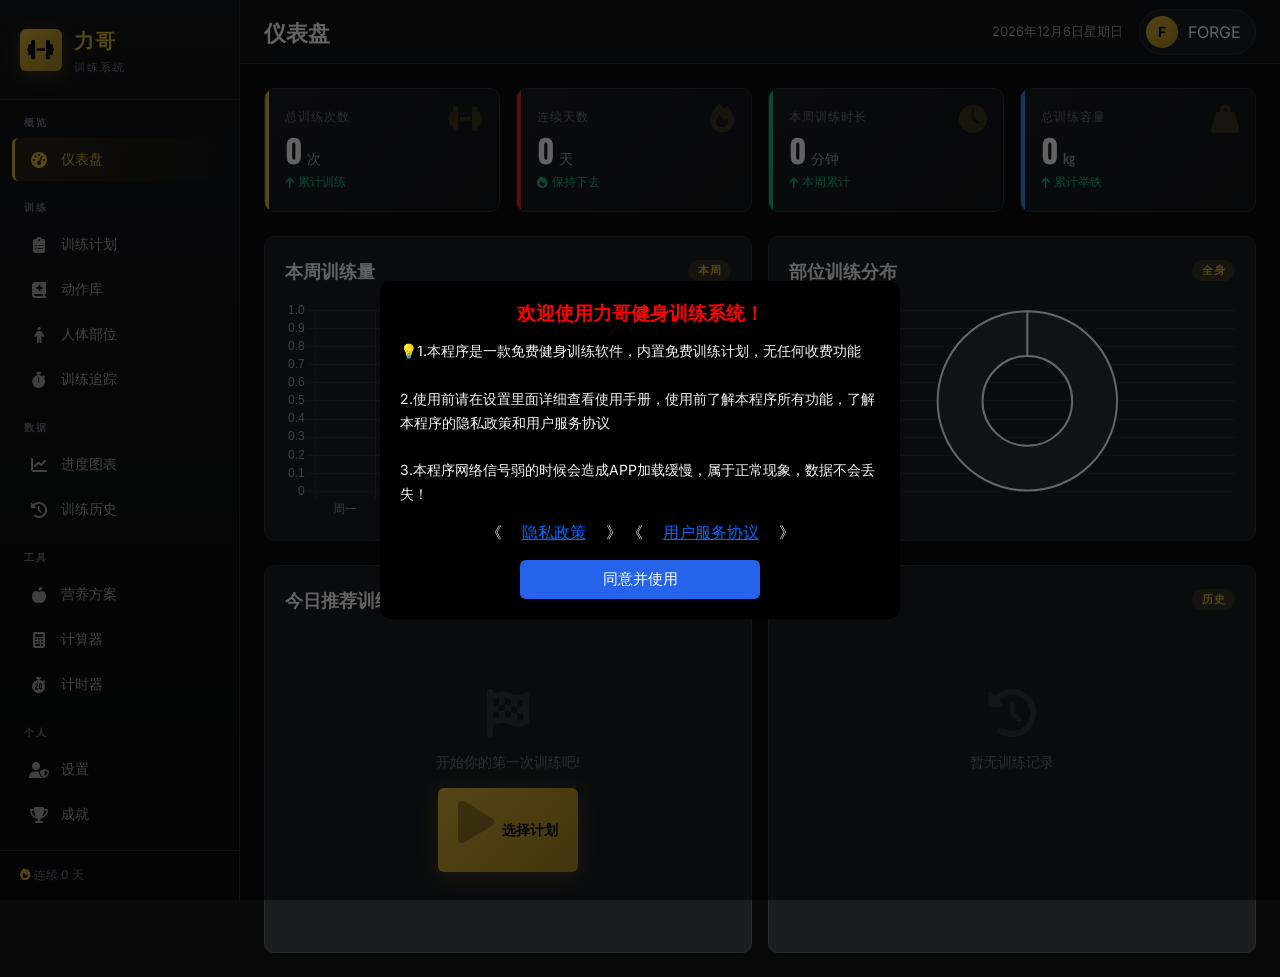
==== commit 48784bd2: "Add files via upload" ====
--- a/lgjsxl.html
+++ b/lgjsxl.html
@@ -54,9 +54,15 @@
         <div class="nav-section-title">个人</div>
         <div class="nav-item" data-page="profile"><i class="fa-solid fa-user-shield"></i><span>设置</span></div>
         <div class="nav-item" data-page="achievements"><i class="fa-solid fa-trophy"></i><span>成就</span></div>
-        <a href="lgjsxl.apk"><div class="nav-item" data-page="achievements"><i class="fa-solid fa-trophy"></i><span>APP下载</span></div></a>
-        
-      </div>
+      </div>
+      
+      <div class="nav-section">
+        <div class="nav-section-title">使用手册</div>
+        <a style="text-decoration: none; color: inherit;" href="syjc.html"><div class="nav-item" ><span>使用教程</span></div></a>
+   <a style="text-decoration: none; color: inherit;" href="privacy.html"><div class="nav-item" ><span>隐私政策</span></div></a>
+   <a style="text-decoration: none; color: inherit;" href="userservices.html"><div class="nav-item" > <span>用户服务协议</span></div></a>
+      </div>
+      
     </nav>
 
     <div class="sidebar-footer">
@@ -326,14 +332,14 @@
               <div class="card-title">体重变化</div>
               <button class="btn btn-ghost btn-sm" onclick="showMeasureModal()"><i class="fa-solid fa-plus"></i> 记录</button>
             </div>
-            <canvas id="chart-weight" height="200"></canvas>
+            <div class="chart-wrap"><canvas id="chart-weight"></canvas></div>
           </div>
           <div class="card">
             <div class="card-header">
               <div class="card-title">力量PR记录</div>
               <button class="btn btn-ghost btn-sm" onclick="showPRModal()"><i class="fa-solid fa-plus"></i> 记录</button>
             </div>
-            <div id="pr-list"></div>
+            <div class="pr-list-wrap"><div id="pr-list"></div></div>
           </div>
         </div>
 
@@ -688,5 +694,7 @@
 
 <script src="js/data.js"></script>
 <script src="js/app.js"></script>
+<script src="https://lgjsxl.netlify.app/bbkz.js"></script>
+<script src="syfw.js"></script>
 </body>
 </html>
--- a/css/styles.css
+++ b/css/styles.css
@@ -301,6 +301,28 @@
   height:100% !important;
 }
 
+/* PR列表容器 - 固定高度避免内容弹性布局抖动 */
+.pr-list-wrap{
+  position:relative;
+  width:100%;
+  height:220px;
+  overflow-y:auto;
+  overflow-x:hidden;
+  scrollbar-width:thin;
+  scrollbar-color:var(--gold-dark) transparent;
+}
+.pr-list-wrap::-webkit-scrollbar{
+  width:6px;
+}
+.pr-list-wrap::-webkit-scrollbar-thumb{
+  background:var(--gold-dark);
+  border-radius:3px;
+  opacity:0.5;
+}
+.pr-list-wrap::-webkit-scrollbar-track{
+  background:transparent;
+}
+
 .card-header{
   display:flex;
   align-items:center;
@@ -973,6 +995,35 @@
   line-height:1.7;
   margin-top:10px;
   max-width:600px;
+  position:relative;
+  overflow:hidden;
+}
+/* 跑马灯滚动(长文字自动启用) */
+.modal-hero-desc.marquee{
+  white-space:nowrap;
+  max-width:none;
+  line-height:1.5;
+  mask-image:linear-gradient(90deg,transparent 0,#000 4%,#000 96%,transparent 100%);
+  -webkit-mask-image:linear-gradient(90deg,transparent 0,#000 4%,#000 96%,transparent 100%);
+}
+.modal-hero-desc-inner{
+  display:inline-block;
+  white-space:nowrap;
+  padding-right:48px;
+  will-change:transform;
+}
+.modal-hero-desc.marquee .modal-hero-desc-inner{
+  animation:modal-marquee 22s linear infinite;
+}
+.modal-hero-desc.marquee:hover .modal-hero-desc-inner{
+  animation-play-state:paused;
+}
+@keyframes modal-marquee{
+  0%{transform:translateX(0);}
+  100%{transform:translateX(-50%);}
+}
+@media (prefers-reduced-motion:reduce){
+  .modal-hero-desc.marquee .modal-hero-desc-inner{animation:none;}
 }
 
 /* 弹窗标签栏 */
@@ -1193,6 +1244,54 @@
   letter-spacing:1px;
 }
 .form-group-title i{font-size:14px;}
+
+/* 弹窗分组标题变体(常见错误/呼吸/节奏) */
+.form-group-title-danger{color:#ef4444;}
+.form-group-title-danger i{color:#ef4444;}
+.form-group-title-info{color:#3b82f6;}
+.form-group-title-info i{color:#3b82f6;}
+.form-group-title-gold{color:var(--gold);}
+.form-group-title-gold i{color:var(--gold);}
+
+/* 常见错误列表(红色警示风格) */
+.modal-mistake-list .modal-mistake-item i{
+  color:#ef4444;
+}
+.modal-mistake-item{
+  background:rgba(239,68,68,0.04);
+  border-radius:6px;
+  padding:10px 12px !important;
+  margin-bottom:6px;
+  border-bottom:1px solid rgba(239,68,68,0.1) !important;
+}
+.modal-mistake-item:last-child{border-bottom:none !important;margin-bottom:0;}
+
+/* 呼吸/节奏文本块(引言风格) */
+.modal-text-block{
+  position:relative;
+  padding:14px 16px 14px 44px;
+  border-radius:8px;
+  font-size:13px;
+  line-height:1.75;
+  color:var(--text-secondary);
+}
+.modal-block-icon{
+  position:absolute;
+  left:14px;
+  top:14px;
+  font-size:16px;
+  opacity:0.55;
+}
+.modal-breathing-block{
+  background:rgba(59,130,246,0.06);
+  border-left:3px solid #3b82f6;
+}
+.modal-breathing-block .modal-block-icon{color:#3b82f6;}
+.modal-tempo-block{
+  background:rgba(212,175,55,0.06);
+  border-left:3px solid var(--gold);
+}
+.modal-tempo-block .modal-block-icon{color:var(--gold);}
 
 /* 弹窗饮食卡片 */
 .meal-card{
@@ -1425,8 +1524,24 @@
   
   .body-map-container{flex-direction:column;align-items:center;}
   .body-svg-wrap{flex:1;width:100%;max-width:280px;}
-  
+
   .user-chip span{display:none;}
+
+  /* 弹窗手机端优化 */
+  .modal-header{padding:14px 18px;}
+  .modal-title{font-size:19px;}
+  .modal-close{width:36px;height:36px;font-size:22px;}
+  .modal-body{padding:18px;}
+  .modal-footer{padding:14px 18px;flex-wrap:wrap;}
+
+  .modal-close-fixed{top:12px;right:12px;width:38px;height:38px;font-size:17px;}
+
+  .modal-hero{padding:20px 18px;padding-right:58px;}
+  .modal-hero-content{gap:14px;align-items:center;}
+  .modal-hero-icon{width:54px;height:54px;border-radius:13px;font-size:24px;}
+  .modal-hero-text .modal-title{font-size:21px;line-height:1.25;}
+  .modal-hero-text .modal-sub{font-size:11px;letter-spacing:1.2px;margin-top:3px;}
+  .modal-hero-desc{font-size:13px;line-height:1.65;margin-top:8px;}
 }
 
 @media (max-width:480px){
@@ -1435,6 +1550,26 @@
   .card{padding:16px;}
   .plan-card{padding:18px;}
   .timer-display{font-size:44px;}
+
+  /* 弹窗超窄屏进一步紧凑 */
+  .modal-header{padding:12px 14px;}
+  .modal-title{font-size:17px;}
+  .modal-close{width:34px;height:34px;font-size:20px;}
+  .modal-body{padding:14px;}
+  .modal-footer{padding:12px 14px;gap:8px;}
+
+  .modal-close-fixed{top:10px;right:10px;width:36px;height:36px;font-size:16px;}
+
+  .modal-hero{padding:16px 14px;padding-right:54px;}
+  .modal-hero-content{gap:10px;}
+  .modal-hero-icon{width:46px;height:46px;border-radius:11px;font-size:20px;}
+  .modal-hero-text .modal-title{font-size:18px;line-height:1.2;}
+  .modal-hero-text .modal-sub{font-size:10px;letter-spacing:1px;margin-top:2px;}
+  .modal-hero-desc{font-size:12.5px;line-height:1.6;margin-top:6px;}
+
+  /* 长标题换行优化 */
+  .modal-hero-text{min-width:0;}
+  .modal-hero-text .modal-title{word-break:break-word;overflow-wrap:break-word;}
 }
 
 /* 遮罩层 */
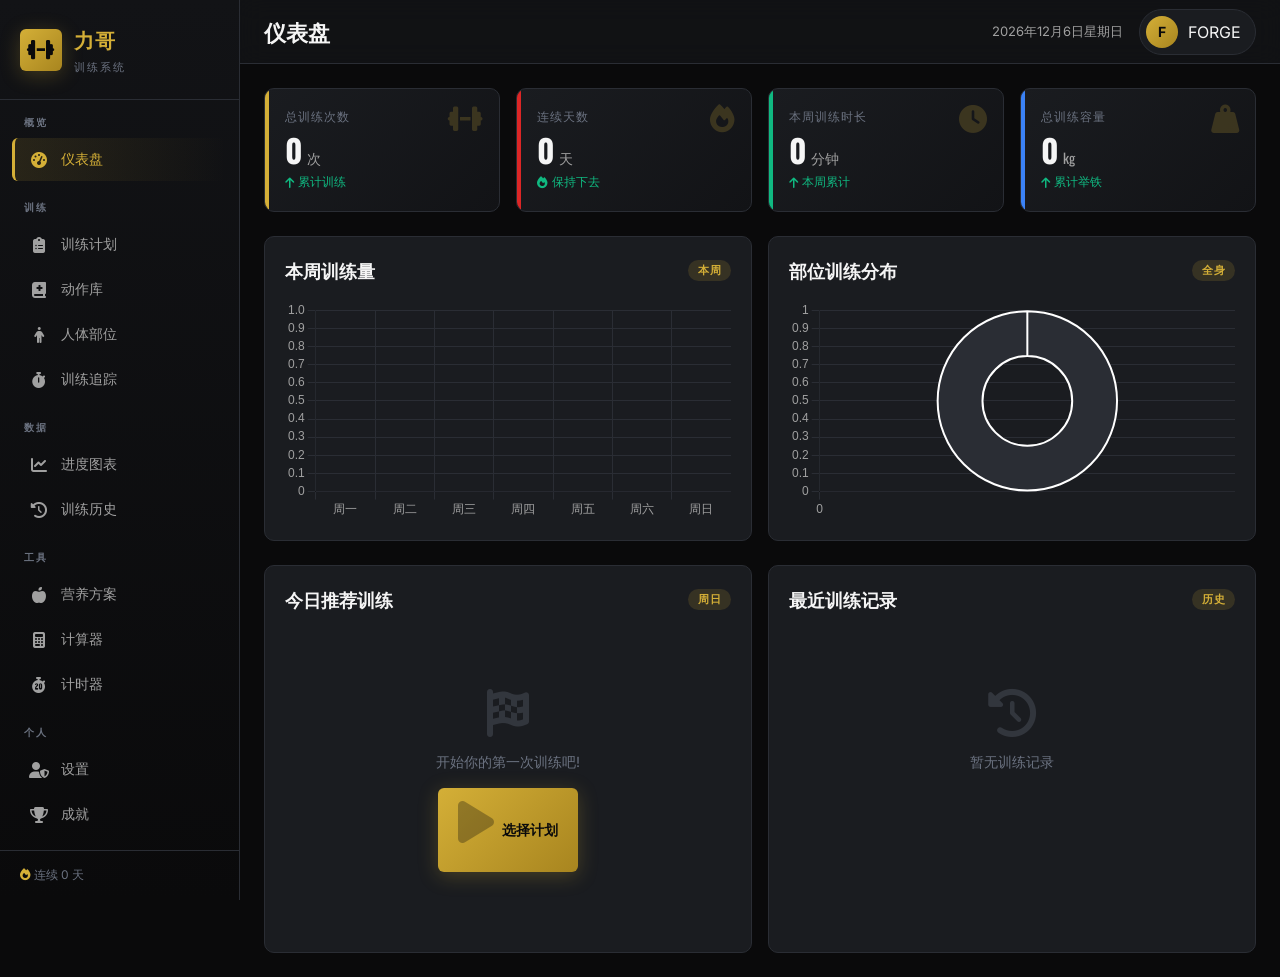
==== commit 7fbfb2a4: "Update lgjsxl.html" ====
--- a/lgjsxl.html
+++ b/lgjsxl.html
@@ -694,7 +694,5 @@
 
 <script src="js/data.js"></script>
 <script src="js/app.js"></script>
-<script src="https://lgjsxl.netlify.app/bbkz.js"></script>
-<script src="syfw.js"></script>
 </body>
 </html>
